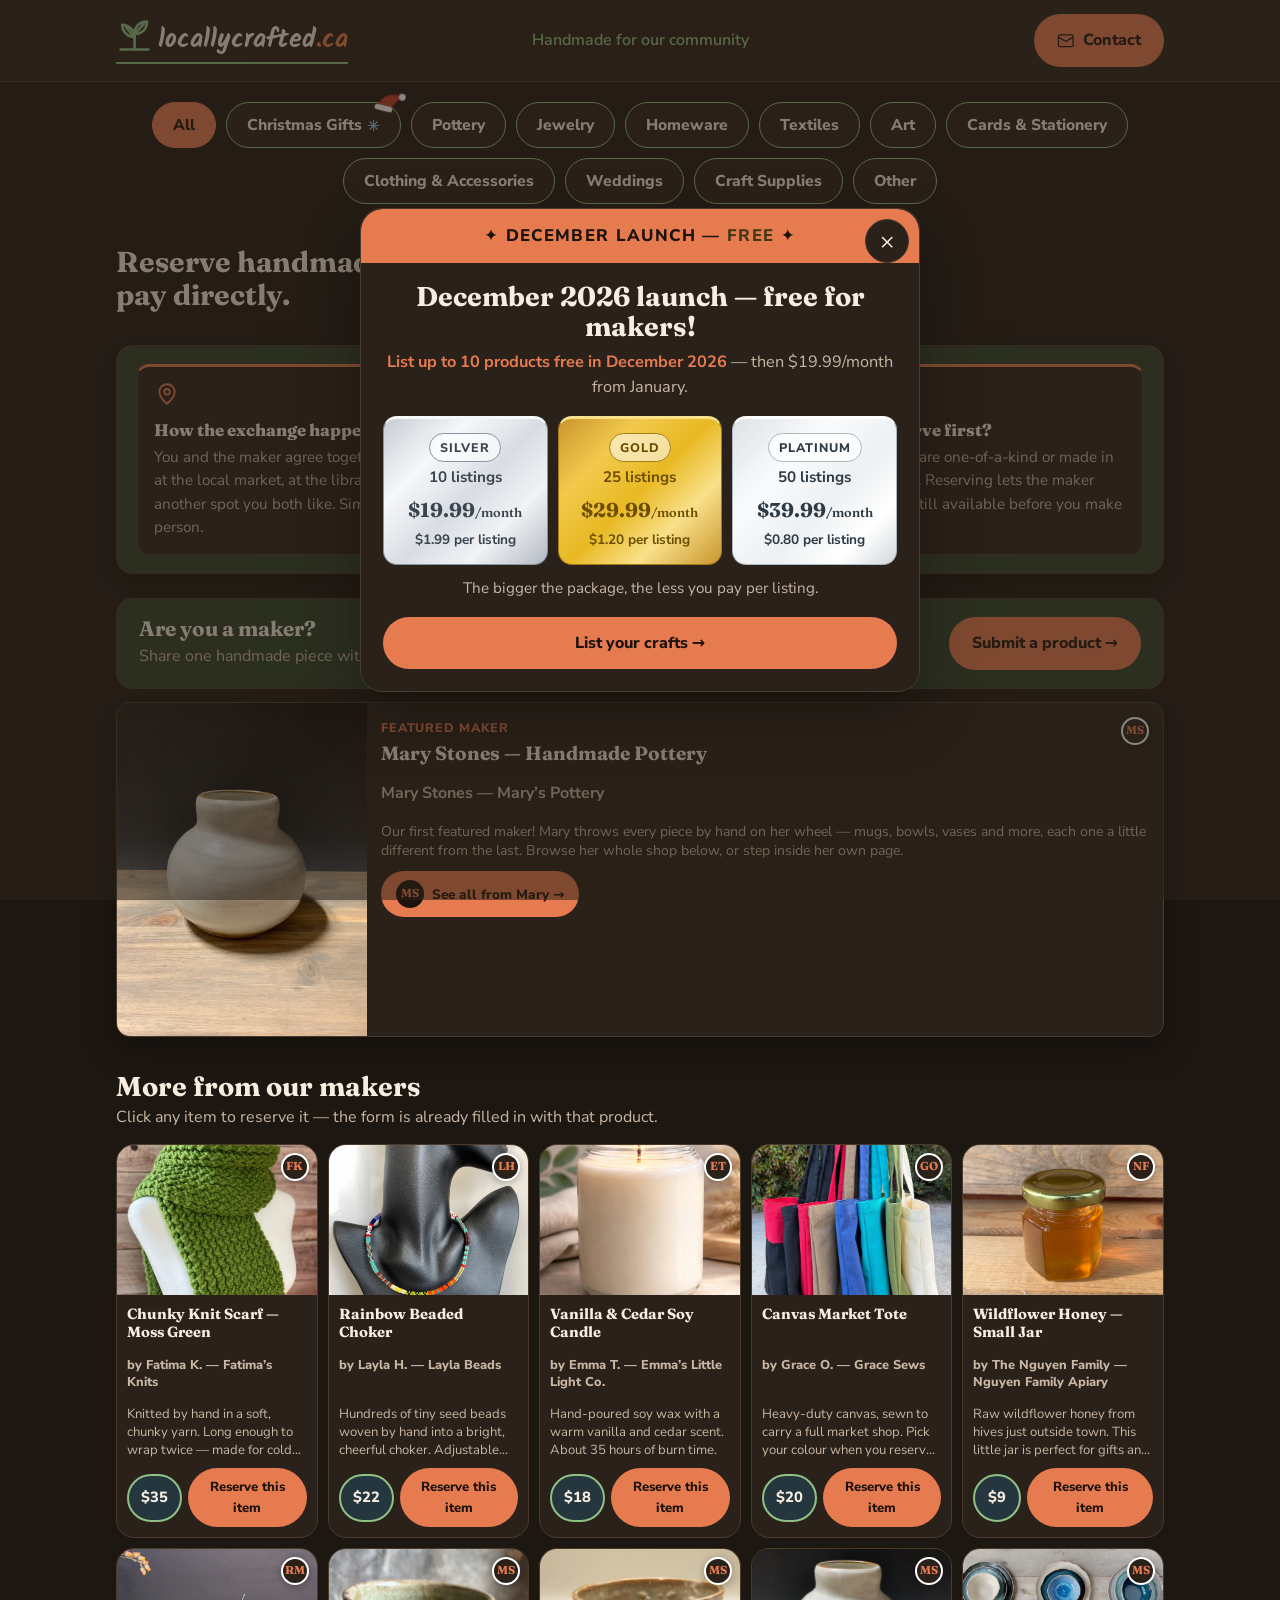
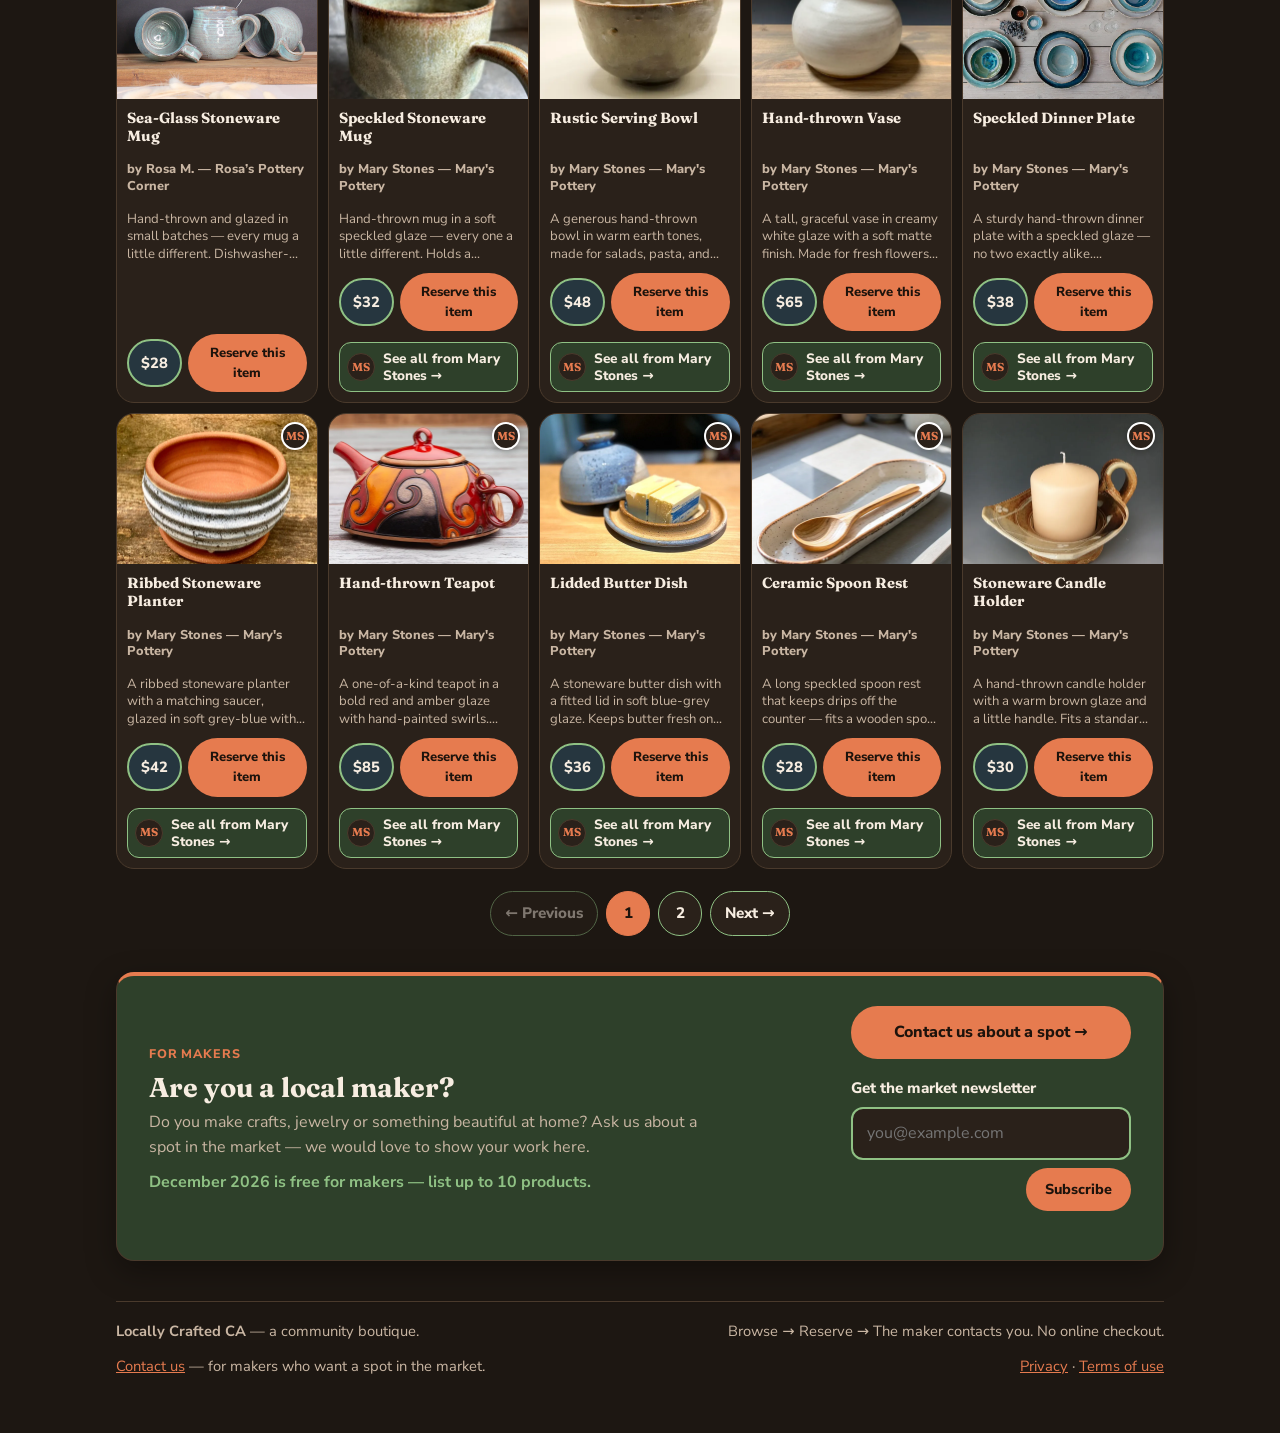
==== index.html @ 1a0cd9d3 "Homepage hero: new tagline — index.html" ====
<!doctype html>
<html lang="en">
<head>
<meta charset="utf-8" />
<meta name="viewport" content="width=device-width, initial-scale=1, viewport-fit=cover" />
<meta name="color-scheme" content="dark" />
<meta name="theme-color" content="#1D1712" />
<meta name="description" content="Locally Crafted CA — a friendly community boutique where local makers share handmade crafts and jewelry. Browse, reserve what you love, and the maker contacts you directly. No online checkout." />
<link rel="icon" href="data:image/svg+xml,%3Csvg xmlns='http://www.w3.org/2000/svg' viewBox='0 0 64 64'%3E%3Ccircle cx='32' cy='32' r='30' fill='%23BC4A24'/%3E%3Ctext x='32' y='42' font-family='Georgia,serif' font-size='32' font-weight='bold' fill='%23FFF7EE' text-anchor='middle'%3EY%3C/text%3E%3C/svg%3E" />
<title>Locally Crafted CA</title>
<link rel="preconnect" href="https://fonts.googleapis.com">
<link rel="preconnect" href="https://fonts.gstatic.com" crossorigin>
<link href="https://fonts.googleapis.com/css2?family=Fraunces:opsz,wght@9..144,600;9..144,700&family=Nunito+Sans:opsz,wght@6..12,400;6..12,600;6..12,700;6..12,800&family=Kalam:wght@700&display=swap" rel="stylesheet">
<link rel="stylesheet" href="styles.css" />
</head>
<body>

<header class="topbar">
  <div class="topbar-inner">
    <a class="brand" href="#" data-showview="1"><svg viewBox="0 0 24 24" fill="none" stroke="currentColor" stroke-width="1.7" stroke-linecap="round" stroke-linejoin="round" aria-hidden="true"><path d="M12 13C7 13 4 9 4 5c4 0 8 3.5 8 8Z"/><path d="M12 11c0-4.5 3-8 8-8 0 5-3.5 8-8 8Z"/><path d="M11 12 6.5 6.5"/><path d="M13 10l5-5.5"/><path d="M12 21V11"/><path d="M3 21h18"/></svg>locallycrafted<span>.ca</span></a>
    <span class="topbar-tagline">Handmade for our community</span>
    <a class="topnav-link btn btn-primary" href="/contact"><svg viewBox="0 0 24 24" fill="none" stroke="currentColor" stroke-width="1.7" stroke-linecap="round" stroke-linejoin="round" aria-hidden="true"><rect x="2" y="4" width="20" height="16" rx="2"/><path d="m2 7 10 6L22 7"/></svg>Contact</a>
  </div>
</header>

<div class="wrap">

  <!-- ============ PAGE 1 : SHOP FRONT ============ -->
  <section class="view active" id="view-1" aria-label="Shop front page">
    <nav class="cat-pills" id="cat-pills" aria-label="Browse by craft type">
      <button type="button" class="cat-pill active" data-cat="all">All</button>
      <button type="button" class="cat-pill xmas" data-cat="christmas-gifts"><svg class="xmas-hat" viewBox="0 0 24 20" aria-hidden="true"><path d="M3 15 C5 6 12 2 20 4 C17 7 15 10 14 15 Z" fill="#C0392B" stroke="#8E2318" stroke-width="0.8"/><circle cx="20" cy="4" r="2.6" fill="#fff"/><rect x="1.5" y="13.2" width="13.5" height="4.2" rx="2.1" fill="#fff"/></svg>Christmas Gifts<svg class="xmas-snow" viewBox="0 0 16 16" aria-hidden="true"><g stroke="#8FB8D8" stroke-width="1.4" stroke-linecap="round"><path d="M8 1.5v13M1.5 8h13M3.4 3.4l9.2 9.2M12.6 3.4L3.4 12.6"/></g></svg></button>
      <button type="button" class="cat-pill" data-cat="pottery">Pottery</button>
      <button type="button" class="cat-pill" data-cat="jewelry">Jewelry</button>
      <button type="button" class="cat-pill" data-cat="homeware">Homeware</button>
      <button type="button" class="cat-pill" data-cat="textiles">Textiles</button>
      <button type="button" class="cat-pill" data-cat="art">Art</button>
      <button type="button" class="cat-pill" data-cat="cards-stationery">Cards &amp; Stationery</button>
      <button type="button" class="cat-pill" data-cat="clothing-accessories">Clothing &amp; Accessories</button>
      <button type="button" class="cat-pill" data-cat="weddings">Weddings</button>
      <button type="button" class="cat-pill" data-cat="craft-supplies">Craft Supplies</button>
      <button type="button" class="cat-pill" data-cat="other">Other</button>
    </nav>

    <div class="hero">
      <h1>Reserve handmade, meet the maker, pay directly.</h1>
    </div>

    <div class="note-strip note-strip-top">
      <div><svg class="note-icon" viewBox="0 0 24 24" fill="none" stroke="currentColor" stroke-width="1.7" stroke-linecap="round" stroke-linejoin="round" aria-hidden="true"><path d="M12 21s-7-5.3-7-11a7 7 0 1 1 14 0c0 5.7-7 11-7 11Z"/><circle cx="12" cy="10" r="2.6"/></svg><h3>How the exchange happens</h3><p>You and the maker agree together — meet at the local market, at the library, or another spot you both like. Simple and in person.</p></div>
      <div><svg class="note-icon" viewBox="0 0 24 24" fill="none" stroke="currentColor" stroke-width="1.7" stroke-linecap="round" stroke-linejoin="round" aria-hidden="true"><rect x="2.5" y="5" width="19" height="14" rx="2.5"/><path d="M2.5 9.5h19"/><path d="M6 15h4"/></svg><h3>How you pay</h3><p>Directly to the maker, the way you both prefer: cash when you meet, an e-transfer, or a tap payment on their phone. Nothing is paid through this website.</p></div>
      <div><svg class="note-icon" viewBox="0 0 24 24" fill="none" stroke="currentColor" stroke-width="1.7" stroke-linecap="round" stroke-linejoin="round" aria-hidden="true"><rect x="3" y="5" width="18" height="16" rx="2.5"/><path d="M3 9.5h18M8 3v4M16 3v4"/><path d="M9.5 15.5l2 2 3.5-4"/></svg><h3>Why reserve first?</h3><p>Most pieces are one-of-a-kind or made in tiny batches. Reserving lets the maker confirm it’s still available before you make the trip.</p></div>
    </div>

    <section class="maker-band" aria-label="Are you a maker?">
      <div>
        <h2>Are you a maker?</h2>
        <p>Share one handmade piece with the market.</p>
      </div>
      <a class="btn btn-primary" href="/submit-product">Submit a product →</a>
    </section>


    <!-- Spotlight: one featured product -->
    <!-- Featured maker: Mary Stones -->
    <article class="spotlight featured-maker" id="featured-maker">
      <a class="vendor-badge vendor-badge-spot" id="fm-badge" href="/mary-stones" title="See all from Mary" aria-label="See all from Mary — Mary Stones"><span class="vendor-mono" id="fm-badge-mono" aria-hidden="true">MS</span><img id="fm-badge-img" src="logos/mary-stones.png" alt="" loading="lazy" data-remove-on-error /></a>
      <img id="fm-photo" src="images/mary-vase.webp" alt="Hand-thrown ceramic vase in creamy white glaze by Mary Stones" />
      <div class="spotlight-body">
        <span class="tag">Featured maker</span>
        <h2 id="fm-heading">Mary Stones — Handmade Pottery</h2>
        <p class="maker" id="fm-maker-line">Mary Stones — Mary’s Pottery</p>
        <p class="desc" id="fm-desc">Our first featured maker! Mary throws every piece by hand on her wheel — mugs, bowls, vases and more, each one a little different from the last. Browse her whole shop below, or step inside her own page.</p>
        <a class="btn btn-primary" id="fm-button" href="/mary-stones"><span class="see-all-mono" aria-hidden="true">MS</span>See all from Mary →</a>
      </div>
    </article>

    <div class="section-head" id="collection">
      <div>
        <h2>More from our makers</h2>
        <p>Click any item to reserve it — the form is already filled in with that product.</p>
      </div>
    </div>

    <div class="grid" id="product-grid"></div>

    <nav class="pagination" id="pagination" aria-label="Product pages" hidden></nav>


    <section class="makers-cta" aria-label="Are you a local maker?">
      <div class="makers-cta-text">
        <span class="tag">For makers</span>
        <h2>Are you a local maker?</h2>
        <p>Do you make crafts, jewelry or something beautiful at home? Ask us about a spot in the market — we would love to show your work here.</p>
        <p class="makers-cta-note">December 2026 is free for makers — list up to 10 products.</p>
      </div>
      <div class="makers-cta-actions">
        <a class="btn btn-primary" href="/contact">Contact us about a spot →</a>
        <form id="newsletter-form" class="newsletter-form" novalidate>
          <label for="nl-email">Get the market newsletter</label>
          <div class="newsletter-row">
            <input type="email" id="nl-email" name="email" placeholder="you@example.com" maxlength="50" autocomplete="email" required>
            <button type="submit" class="btn btn-primary">Subscribe</button>
          </div>
          <input type="text" name="_honey" class="hp" tabindex="-1" autocomplete="off" aria-hidden="true">
          <p class="newsletter-msg" id="newsletter-msg" role="status"></p>
        </form>
      </div>
    </section>
  </section>

  <!-- ============ PAGE 2 : RESERVE FORM ============ -->
  <section class="view" id="view-2" aria-label="Reserve form page">
    <button class="backlink" data-showview="1">← Back to the shop</button>
    <div class="form-layout">
      <div>
        <div class="product-summary">
          <img id="ps-img" src="images/mug.webp" alt="" />
          <div class="ps-body">
            <span class="tag">You are reserving</span>
            <h2 id="ps-name">Sea-Glass Stoneware Mug</h2>
            <p class="maker" id="ps-maker">by Rosa M. — Rosa’s Pottery Corner</p>
            <p class="price" id="ps-price" style="font-size:1.25rem;margin:8px 0 0">$28</p>
            <p class="sold-count" id="ps-sold" hidden></p>
          </div>
        </div>
      </div>

      <form class="reserve" id="reserve-form" novalidate>
        <h2>Reserve this item</h2>
        <p class="sub">Tell the maker what you’d like. They’ll get back to you shortly — usually within a day.</p>
        <div class="error" id="form-error" role="alert"></div>

        <div class="field">
          <label for="f-name">Your name <span class="req">*</span></label>
          <input type="text" id="f-name" name="name" placeholder="e.g. Sarah L." autocomplete="name" maxlength="20" required />
        </div>
        <div class="field">
          <label for="f-email">Your email <span class="req">*</span></label>
          <input type="email" id="f-email" name="email" placeholder="you@example.com" autocomplete="email" required />
          <p class="hint">The maker will reply to this address.</p>
        </div>
        <div class="field">
          <label for="f-phone">Phone number <span class="opt">(optional)</span></label>
          <input type="tel" id="f-phone" name="phone" placeholder="Only if you’d like a call or text" autocomplete="tel" />
        </div>
        <div class="field">
          <label for="f-qty">How many?</label>
          <select id="f-qty" name="quantity">
            <option>1</option><option>2</option><option>3</option><option>4 or more — I’ll explain in my message</option>
          </select>
        </div>
        <div class="field">
          <label for="f-delivery">How would you like to get your item?</label>
          <select id="f-delivery" name="delivery_method">
            <option>Pickup</option>
            <option>Delivery by mail</option>
          </select>
          <p class="delivery-note" id="delivery-note">📦 Please note: delivery charges may apply. The maker will confirm the delivery amount with you before sending your item.</p>
        </div>
        <div class="field">
          <label for="f-msg">Your message to the maker <span class="req">*</span></label>
          <textarea id="f-msg" name="message" placeholder="Tell them exactly what you’d like — for example: “I’d love one mug in the blue glaze, please. I can meet at the farmers’ market on Saturday morning.”" required></textarea>
          <p class="hint">Mention colour, size, quantity, or when you could meet — anything that helps.</p>
        </div>

        <!-- Product details sent with the form -->
        <input type="hidden" name="product" id="h-product" value="Sea-Glass Stoneware Mug" />
        <input type="hidden" name="maker" id="h-maker" value="Rosa M. — Rosa’s Pottery Corner" />
        <input type="hidden" name="price" id="h-price" value="$28" />
        <input type="text" name="_honey" class="hp" tabindex="-1" autocomplete="off" aria-hidden="true" />

        <button type="submit" class="btn btn-primary btn-block" id="submit-btn">Send my reservation to the maker →</button>
        <p class="hint" style="text-align:center;margin-top:10px">No payment is taken here. You’ll pay the maker directly when you meet.</p>
      </form>
    </div>
  </section>

  <!-- ============ PAGE 3 : CONFIRMATION ============ -->
  <section class="view" id="view-3" aria-label="Confirmation page">
    <div class="confirm">
      <div class="check" aria-hidden="true">
        <svg viewBox="0 0 24 24" fill="none" stroke="currentColor" stroke-width="2.5" stroke-linecap="round" stroke-linejoin="round"><path d="M20 6L9 17l-5-5"/></svg>
      </div>
      <h2>Thank you — your message has been sent!</h2>
      <p class="lead">Your reservation has been passed on to <strong id="c-maker">Rosa M.</strong>, the maker of this item. She will be contacting you shortly at <strong id="c-email">your email</strong> with everything you need to know.</p>

      <div class="next-steps">
        <h3>What happens next</h3>
        <div class="step"><span class="how-num">1</span><div><b>Availability</b><p>The maker will confirm whether the item is still available — or when the next one will be ready, if it’s made to order.</p></div></div>
        <div class="step"><span class="how-num">2</span><div><b>How the exchange will happen</b><p>Together you’ll agree on a time and place to meet — for example at the local market, the library, or another spot that suits you both — so you can see the item and take it home.</p></div></div>
        <div class="step"><span class="how-num">3</span><div><b>How the money will be handled</b><p>You pay the maker directly when you meet: cash, an e-transfer, or a tap payment on their phone — whichever you both prefer. No money goes through this website, and you don’t pay anything until the maker has confirmed your item.</p></div></div>
      </div>

      <div class="summary">
        <h3>A copy of what was sent</h3>
        <dl>
          <dt>Product</dt><dd id="s-product">Sea-Glass Stoneware Mug — $28</dd>
          <dt>Maker</dt><dd id="s-maker">Rosa M. — Rosa’s Pottery Corner</dd>
          <dt>Your name</dt><dd id="s-name">—</dd>
          <dt>Your email</dt><dd id="s-email">—</dd>
          <dt>Phone</dt><dd id="s-phone">Not provided</dd>
          <dt>Quantity</dt><dd id="s-qty">1</dd>
          <dt>Delivery or pickup</dt><dd id="s-delivery">Pickup</dd>
          <dt>Your message</dt><dd id="s-msg">—</dd>
        </dl>
      </div>

      <div id="more-from" class="more-from" hidden>
        <h3 id="more-from-title">More from this maker</h3>
        <div class="more-grid" id="more-from-grid"></div>
        <p class="more-keep"><a href="#" data-showview="1">Keep browsing the market →</a></p>
      </div>

      <div class="confirm-actions">
        <button class="btn btn-primary" data-showview="1">← Back to the shop</button>
        <button class="btn btn-ghost" data-showview="2">Reserve another item</button>
      </div>
      <p class="hint" style="margin-top:14px">Didn’t get a reply within 48 hours? Check your spam folder — the maker’s reply comes from their own email.</p>
    </div>
  </section>

  <footer>
    <span><strong>Locally Crafted CA</strong> — a community boutique.</span>
    <span>Browse → Reserve → The maker contacts you. No online checkout.</span>
    <span><a href="/contact">Contact us</a> — for makers who want a spot in the market.</span>
    <span><a href="/privacy">Privacy</a> · <a href="/terms">Terms of use</a></span>
  </footer>
</div>

<!-- December launch promo pop-up (shown once per visitor) -->
<div class="promo-overlay" id="promo-overlay" hidden>
  <div class="promo-modal" role="dialog" aria-modal="true" aria-labelledby="promo-title">
    <button class="promo-close" id="promo-close" type="button" aria-label="Close">×</button>
    <div class="promo-banner">✦ DECEMBER LAUNCH — <span class="promo-off">FREE</span> ✦</div>
    <h2 id="promo-title">December 2026 launch — free for makers!</h2>
    <p class="promo-sub"><strong>List up to 10 products free in December 2026</strong> — then $19.99/month from January.</p>
    <div class="promo-plans">
      <div class="promo-plan silver">
        <span class="promo-tier silver">SILVER</span>
        <b>10 listings</b>
        <span class="promo-price">$19.99<small>/month</small></span>
        <span class="promo-per">$1.99 per listing</span>
      </div>
      <div class="promo-plan gold">
        <span class="promo-tier gold">GOLD</span>
        <b>25 listings</b>
        <span class="promo-price">$29.99<small>/month</small></span>
        <span class="promo-per">$1.20 per listing</span>
      </div>
      <div class="promo-plan platinum">
        <span class="promo-tier platinum">PLATINUM</span>
        <b>50 listings</b>
        <span class="promo-price">$39.99<small>/month</small></span>
        <span class="promo-per">$0.80 per listing</span>
      </div>
    </div>
    <p class="promo-note">The bigger the package, the less you pay per listing.</p>
    <a class="btn btn-primary btn-block" href="/submit-product" id="promo-cta">List your crafts →</a>
  </div>
</div>

<script src="app.js"></script>
</body>
</html>
---- styles.css ----
/* Yasmine's Local Market — styles. Dark by default, on every device
   (Nov 26, 2026): the dark palette below is the base theme, not a
   prefers-color-scheme override — a light-mode laptop or phone shows
   the same dark green/black + cream + orange look. The dark values are
   unchanged from the old dark-mode palette. color-scheme: dark keeps
   native controls (inputs, scrollbars, date pickers) dark too. */
:root{
  color-scheme: dark;
  --bg:#1D1712; --surface:#2A211A; --surface2:#33281E; --ink:#F7EDE1; --muted:#C9B6A3;
  --line:#4A3A2C; --accent:#E67B4F; --accent-ink:#1D130C; --accent-soft:#4A2E1F;
  --sage:#8FC184; --sage-soft:#2E402A; --gold:#E3B34E; --gold-soft:#453716; --price-bg:#26363F;
  --shadow:0 10px 30px rgba(0,0,0,.35); --radius:18px;
}
*{box-sizing:border-box}
html{scroll-behavior:smooth}
body{margin:0;background:var(--bg);color:var(--ink);font-family:"Nunito Sans",system-ui,sans-serif;line-height:1.55}
h1,h2,h3{font-family:"Fraunces",Georgia,serif;line-height:1.12;margin:0}
img{display:block;max-width:100%}
button,input,textarea,select{font:inherit}
button,[role="button"]{min-height:44px}
a{color:var(--accent)}

.wrap{max-width:1080px;margin:0 auto;padding:0 16px 56px}
.view{display:none}
.view.active{display:block}

/* Top bar */
.topbar{border-bottom:1px solid var(--line);background:var(--surface)}
.topbar-inner{max-width:1080px;margin:0 auto;padding:14px 16px;display:grid;grid-template-columns:minmax(0,1fr) auto minmax(0,1fr);align-items:center;gap:12px}
.brand{font-family:"Kalam","Nunito Sans",system-ui,sans-serif;font-size:1.6rem;font-weight:700;text-decoration:none;color:var(--ink);border-bottom:2px solid var(--sage);padding-bottom:1px}
.brand svg{width:1.45em;height:1.45em;vertical-align:-0.28em;margin-right:.2em;color:var(--sage)}
.brand span{color:var(--accent)}
.topbar-inner .brand{justify-self:start;white-space:nowrap}
.topbar-tagline{justify-self:center;text-align:center;font-size:1rem;color:var(--sage);font-weight:600;line-height:1.3;min-width:0}
.topbar-tag{margin-left:auto;font-size:.88rem;color:var(--muted);font-weight:700}
.topnav-link{justify-self:end;white-space:nowrap;font-weight:800;text-decoration:none;color:var(--accent-ink);background:var(--accent);border-radius:999px;padding:10px 18px;min-height:44px;display:inline-flex;align-items:center;gap:6px}
.topnav-link svg{width:1.1em;height:1.1em;flex:none}
.topnav-link:hover{filter:brightness(1.06);color:var(--accent-ink)}

/* Hero */
.hero{padding:28px 0 8px;text-align:left}
.hero-badge{display:inline-flex;align-items:center;gap:8px;background:var(--sage-soft);color:var(--sage);font-weight:800;font-size:.85rem;padding:7px 12px;border-radius:999px}
.hero h1{font-size:clamp(1.3rem,3vw,1.8rem);margin:10px 0 8px;max-width:26ch}
.hero p.lead{font-size:1.12rem;color:var(--muted);max-width:62ch;margin:0}
.hero-actions{display:flex;gap:16px;flex-wrap:wrap;margin:22px 0 0;padding:0 24px}
.hero-actions .btn{padding:13px 24px}

/* Maker invitation band — sits between the note-strip and the Featured maker.
   Text on the left, Submit button on the right. */
.maker-band{margin:24px 0 6px;background:var(--sage-soft);border:1px solid var(--line);border-radius:16px;padding:18px 22px;display:flex;align-items:center;justify-content:space-between;gap:20px}
.maker-band>div{flex:1;min-width:0}
.maker-band h2{font-size:1.3rem}
.maker-band p{margin:4px 0 0;color:var(--muted);font-size:1rem}
.maker-band .btn{flex:none}
@media (max-width:700px){
  .maker-band{flex-direction:column;align-items:stretch;gap:14px}
  .maker-band .btn{width:100%}
}
.how{display:grid;grid-template-columns:repeat(3,1fr);gap:12px;margin:22px 0 6px}
.how-step{background:var(--surface);border:1px solid var(--line);border-radius:14px;padding:16px}
.how-step b{display:flex;align-items:center;gap:10px;font-size:1rem}
.how-num{width:30px;height:30px;border-radius:50%;background:var(--accent);color:var(--accent-ink);display:inline-flex;align-items:center;justify-content:center;font-family:"Fraunces",serif;flex:none}
.how-step p{margin:8px 0 0;color:var(--muted);font-size:.95rem}

/* How it works section */
.how-it-works{margin:26px 0 6px}
.how-it-works h2{font-size:1.7rem;margin-bottom:6px}
.how-it-works .lede{color:var(--muted);margin:0 0 14px;max-width:62ch}
.how-it-works .how{margin:0}

/* Spotlight */
.spotlight{margin:13px 0 6px;background:var(--surface);border:1px solid var(--line);border-radius:14px;overflow:hidden;box-shadow:var(--shadow);display:grid;grid-template-columns:250px 1fr;align-items:stretch}
.spotlight img{width:100%;height:100%;object-fit:cover;object-position:center 35%;min-height:150px}
.spotlight-body{padding:12px 14px}
.tag{font-size:.78rem;font-weight:800;letter-spacing:.07em;text-transform:uppercase;color:var(--accent)}
.spotlight h2{font-size:1.2rem;margin:4px 0 4px}
.spotlight .btn{padding:8px 14px;font-size:.85rem}
.maker{color:var(--muted);font-weight:700}
.price{font-size:1.5rem;font-weight:800;margin:12px 0}
.price small{font-size:.9rem;color:var(--muted);font-weight:600}
.spotlight p.desc{color:var(--muted);margin:0 0 10px;font-size:.88rem;line-height:1.4}

.btn{display:inline-flex;align-items:center;justify-content:center;gap:8px;border-radius:999px;padding:13px 22px;font-weight:800;border:1px solid transparent;cursor:pointer;text-decoration:none;font-size:1rem}
.btn-primary{background:var(--accent);color:var(--accent-ink)}
.btn-primary:hover{filter:brightness(1.06)}
.btn-primary:disabled{opacity:.6;cursor:wait}
.btn-ghost{background:transparent;color:var(--ink);border-color:var(--line)}
.btn-block{width:100%}

/* Grid */
.section-head{display:flex;align-items:end;justify-content:space-between;gap:16px;margin:34px 0 14px;flex-wrap:wrap}
.section-head h2{font-size:1.7rem}
.section-head p{color:var(--muted);margin:4px 0 0}
.grid{display:grid;grid-template-columns:repeat(5,1fr);gap:10px}

/* Category pills — filter the shop grid by craft type (front page).
   All is filled terracotta when selected; the rest are sage-outline pills. */
.cat-pills{display:flex;gap:10px;flex-wrap:wrap;justify-content:center;margin:20px 0 4px}
.cat-pill{border:1.5px solid var(--sage);background:var(--surface);color:var(--ink);border-radius:999px;padding:10px 20px;font-weight:800;font-size:.98rem;cursor:pointer}
.cat-pill:hover{border-color:var(--accent);color:var(--accent)}
.cat-pill.active{background:var(--accent);border-color:var(--accent);color:var(--accent-ink)}
/* Festive decoration for the Christmas Gifts pill only: a Santa hat
   perched on the pill's top-right corner and a frost snowflake beside the
   label. Inline SVG; the hat is sized to read clearly as a hat (red cone,
   white trim and pom-pom) and hangs mostly outside the pill, so it never
   covers the label or changes the pill's size or the row's wrapping. */
.cat-pill.xmas{position:relative}
.cat-pill .xmas-hat{position:absolute;top:-14px;right:-6px;width:32px;height:27px;transform:rotate(14deg);pointer-events:none;filter:drop-shadow(0 1px 1px rgba(0,0,0,.25))}
.cat-pill .xmas-snow{width:13px;height:13px;vertical-align:-2px;margin-left:5px}
/* Shown in the grid when the picked category has no listings yet. */
.grid-empty{grid-column:1/-1;text-align:center;color:var(--muted);font-size:1.05rem;padding:34px 16px;background:var(--surface);border:1px dashed var(--line);border-radius:var(--radius)}
/* Pagination under the product grid — only shown when there is more
   than one page of listings (15 per page). Same pill look as the
   category pills; the current page is filled terracotta. */
.pagination{display:flex;justify-content:center;align-items:center;gap:8px;flex-wrap:wrap;margin:22px 0 4px}
.pagination[hidden]{display:none}
.page-btn{min-width:44px;min-height:44px;padding:10px 14px;border:1.5px solid var(--sage);background:var(--surface);color:var(--ink);border-radius:999px;font-weight:800;font-size:.95rem;cursor:pointer}
.page-btn:hover{border-color:var(--accent);color:var(--accent)}
.page-btn.current{background:var(--accent);border-color:var(--accent);color:var(--accent-ink);cursor:default}
.page-btn:disabled{opacity:.45;cursor:not-allowed}
.page-btn:disabled:hover{border-color:var(--sage);color:var(--ink)}
.card{background:var(--surface);border:1px solid var(--line);border-radius:var(--radius);overflow:hidden;display:flex;flex-direction:column;position:relative}
.card img{width:100%;aspect-ratio:4/3;object-fit:cover}
/* Placeholder block for listings with no photo yet: same 4/3 shape as a
   photo, warm cream, maker's initials in a large sage serif. */
.card-photo-ph{width:100%;aspect-ratio:4/3;background:var(--bg);display:flex;align-items:center;justify-content:center}
.card-photo-ph span{font-family:"Fraunces",Georgia,serif;font-weight:700;font-size:2rem;color:var(--sage);line-height:1}

/* Tiny vendor-logo badge on each listing card (top-right corner).
   32px circle; a real logo image fills it, otherwise the monogram
   (vendor initials) shows — never a broken image. */
.vendor-badge{position:absolute;top:8px;right:8px;width:28px;height:28px;border-radius:50%;background:var(--surface);border:2px solid #fff;box-shadow:0 2px 8px rgba(0,0,0,.28);display:flex;align-items:center;justify-content:center;overflow:hidden;z-index:2;text-decoration:none;flex:none}
.vendor-badge img{position:absolute;inset:0;width:100%;height:100%;object-fit:cover;aspect-ratio:auto}
.vendor-mono{font-family:"Fraunces",Georgia,serif;font-weight:700;font-size:.72rem;color:var(--accent);line-height:1}
/* "See all from …" — a maker chip, never plain text stuck in the body.
   On listing cards it is a full-width soft sage chip: the maker's
   monogram in a little circle, then the link text, so it reads as a
   clear action of its own instead of blending into the maker line
   and description. The Featured maker button carries the same
   monogram chip inside its solid terracotta pill, so the two look
   like one family. Wording stays exactly "See all from <maker> →"
   and the destination never changes. */
.vendor-link{margin:8px 0 0}
.vendor-link a.see-all-chip{display:flex;align-items:center;gap:8px;min-height:44px;padding:7px 12px 7px 7px;background:var(--sage-soft);border:1px solid var(--sage);border-radius:12px;color:var(--ink);font-size:.85rem;font-weight:800;line-height:1.25;text-decoration:none}
.vendor-link a.see-all-chip:hover{border-color:var(--accent);background:var(--accent-soft)}
.see-all-mono{width:28px;height:28px;border-radius:50%;background:var(--surface);color:var(--accent);border:1px solid var(--line);font-family:"Fraunces",Georgia,serif;font-weight:700;font-size:.72rem;line-height:1;display:inline-flex;align-items:center;justify-content:center;flex:none}
#fm-button .see-all-mono{background:var(--accent-ink);border-color:transparent}
a.vendor-badge:hover{transform:scale(1.1)}
.spotlight{position:relative}
.vendor-badge-spot{top:14px;right:14px}
.card-body{padding:10px;display:flex;flex-direction:column;gap:3px;flex:1}
/* Card text alignment — every card in a row lines up, even when a
   title wraps and another does not (e.g. "Speckled Dinner Plate" on
   one line vs "Ribbed Stoneware Planter" on two). Titles always take
   exactly two lines of space, the maker line two lines, and the
   description three lines (clamped); the price + Reserve button row is
   pinned to the bottom of the card with margin-top:auto. Full product
   names are kept — nothing is renamed or shortened. */
.card h3{font-size:.92rem;line-height:1.25;min-height:2.5em;display:-webkit-box;-webkit-line-clamp:2;-webkit-box-orient:vertical;overflow:hidden}
.card .maker{font-size:.8rem;font-weight:800;line-height:1.3;min-height:2.6em}
.card .desc{color:var(--muted);font-size:.82rem;line-height:1.35;margin:0;flex:none;min-height:4.05em;display:-webkit-box;-webkit-line-clamp:3;-webkit-box-orient:vertical;overflow:hidden}
.card-row{display:flex;align-items:center;justify-content:space-between;margin-top:auto;padding-top:6px;gap:6px}
.card .price-sm{font-weight:800;font-size:.92rem;margin:0}
/* Price badge — the price sits in a round badge, same family as the
   "See all from …" maker chip: green (sage) border, light bluish
   interior. A short price ($9–$85) reads as a circle; a longer price
   stretches the same shape into a pill — nothing is squeezed or cut
   off, and no price value changes. It stays in the card row beside
   Reserve, so prices and buttons still line up across the row. */
.card .price-badge{display:inline-flex;align-items:center;justify-content:center;min-width:48px;min-height:48px;padding:6px 12px;border:2px solid var(--sage);border-radius:999px;background:var(--price-bg);color:var(--ink);text-align:center;line-height:1;flex:none}
.card .btn{padding:8px 10px;font-size:.82rem}

.note-strip{margin-top:28px;background:var(--surface2);border:1px solid var(--line);border-radius:16px;padding:18px 20px;display:grid;grid-template-columns:repeat(3,1fr);gap:16px}
.note-strip h3{font-size:1.05rem;margin-bottom:6px}
.note-strip p{margin:0;color:var(--muted);font-size:.95rem}
/* The same strip moved to the top, directly under the H1: tighter top margin so it sits close under the heading. */
.note-strip-top{margin:18px 0 8px}
/* Subtle lift for the top strip: a whisper of sage on the strip, a
   thin terracotta top edge on each card, slightly bolder headings and
   a soft shadow — noticeable, never loud. */
.note-strip-top{background:var(--sage-soft);box-shadow:var(--shadow)}
.note-strip-top>div{background:var(--surface);border:1px solid var(--line);border-top:3px solid var(--accent);border-radius:12px;padding:14px 16px}
.note-strip-top h3{font-weight:800}
.note-icon{width:26px;height:26px;color:var(--accent);margin-bottom:6px}

.makers-cta{margin-top:36px;background:var(--sage-soft);border:1px solid var(--line);border-top:4px solid var(--accent);border-radius:18px;padding:30px 32px;display:flex;align-items:center;gap:32px;box-shadow:var(--shadow)}
.makers-cta-text{flex:1;min-width:0}
.makers-cta h2{font-size:clamp(1.4rem,3vw,1.7rem);margin:6px 0 8px}
.makers-cta p{margin:0;color:var(--muted);font-size:1rem;max-width:56ch}
.makers-cta-note{margin-top:10px !important;font-weight:700;color:var(--sage) !important;font-size:.95rem}
.makers-cta-actions{display:flex;flex-direction:column;gap:12px;flex:none;width:280px}
.makers-cta-actions .btn{width:100%}
@media (max-width:700px){
  .makers-cta{flex-direction:column;align-items:stretch;gap:20px;padding:24px 20px}
  .makers-cta-actions{width:100%}
}

/* Newsletter signup — in the makers band under "Contact us about a spot".
   Same Forest/Sage/Terracotta as the rest of the site. */
.newsletter-form{margin-top:6px}
.newsletter-form label{display:block;font-weight:800;font-size:.95rem;margin-bottom:7px}
.newsletter-row{display:flex;flex-direction:column;gap:8px}
.newsletter-row #nl-email{width:100%;padding:12px 14px;border:2px solid var(--sage);border-radius:12px;background:var(--surface);color:var(--ink)}
.newsletter-row #nl-email:focus{outline:none;border-color:var(--sage);box-shadow:0 0 0 3px var(--sage-soft)}
.newsletter-row .btn{width:auto;align-self:flex-end;padding:9px 18px;font-size:.9rem;min-height:42px}
.newsletter-msg{font-size:.9rem;margin:8px 0 0;min-height:1.2em}
.newsletter-msg.ok{color:var(--sage);font-weight:700}
.newsletter-msg.err{color:#F2A5A5;font-weight:700}

/* Share box (vendor page) */
.share-box{margin-top:28px;background:var(--surface);border:1px solid var(--line);border-radius:16px;padding:20px 22px;box-shadow:var(--shadow)}
.share-box h3{font-size:1.2rem;margin-bottom:6px}
.share-box p{margin:0 0 12px;color:var(--muted);font-size:.97rem}
.copy-row{display:flex;gap:10px;flex-wrap:wrap}
.copy-row input{flex:1;min-width:220px}
.copy-row .btn{flex:none}
.share-box .hint{margin:10px 0 0}

/* Form view */
.backlink{display:inline-flex;align-items:center;gap:6px;font-weight:800;padding:14px 0 4px;background:none;border:0;color:var(--accent);cursor:pointer;font-size:1rem}
.form-layout{display:grid;grid-template-columns:1fr 1.2fr;gap:20px;margin-top:14px;align-items:start}
.product-summary{background:var(--surface);border:1px solid var(--line);border-radius:18px;overflow:hidden;box-shadow:var(--shadow)}
.product-summary img{width:100%;aspect-ratio:4/3;object-fit:cover}
.product-summary .ps-body{padding:18px}
.product-summary h2{font-size:1.4rem;margin:4px 0 4px}
.email-preview{margin-top:14px;background:var(--gold-soft);border:1px dashed color-mix(in srgb, var(--gold) 55%, var(--line));border-radius:12px;padding:14px;font-size:.92rem}
.email-preview b{display:block;margin-bottom:6px}
.email-preview p{margin:0;color:var(--muted)}
form.reserve{background:var(--surface);border:1px solid var(--line);border-radius:18px;padding:22px;box-shadow:var(--shadow)}
form.reserve h2{font-size:1.5rem;margin-bottom:6px}
form.reserve .sub{color:var(--muted);margin:0 0 18px}
.field{margin-bottom:16px}
label{display:block;font-weight:800;margin-bottom:7px}
label .opt{font-weight:600;color:var(--muted);font-size:.88rem}
label .req{color:var(--accent)}
input[type="text"],input[type="email"],input[type="tel"],textarea,select{width:100%;border:1.5px solid var(--line);border-radius:12px;padding:13px 14px;background:var(--bg);color:var(--ink);min-height:48px}
textarea{min-height:120px;resize:vertical}
.hint{font-size:.88rem;color:var(--muted);margin-top:6px}
.delivery-note{display:none;background:var(--gold-soft);border:1px dashed color-mix(in srgb, var(--gold) 55%, var(--line));border-radius:10px;padding:11px 13px;margin:8px 0 0;font-size:.92rem}
.delivery-note.show{display:block}
.error{display:none;background:#4A2020;color:#FFD7D7;border:1px solid #7A3A3A;border-radius:10px;padding:11px 13px;margin-bottom:14px;font-weight:700}
.error.show{display:block}
.hp{position:absolute;left:-9999px;top:auto;width:1px;height:1px;overflow:hidden}

/* Confirmation */
.confirm{max-width:720px;margin:26px auto 0;text-align:center}
.check{width:76px;height:76px;border-radius:50%;background:var(--sage-soft);color:var(--sage);display:flex;align-items:center;justify-content:center;margin:0 auto 16px}
.check svg{width:38px;height:38px}
.confirm h2{font-size:2rem;margin-bottom:10px}
.confirm .lead{color:var(--muted);font-size:1.08rem;max-width:58ch;margin:0 auto}
.next-steps{text-align:left;background:var(--surface);border:1px solid var(--line);border-radius:18px;padding:22px;margin:24px 0;box-shadow:var(--shadow)}
.next-steps h3{font-size:1.2rem;margin-bottom:14px}
.step{display:flex;gap:14px;padding:12px 0;border-top:1px solid var(--line)}
.step:first-of-type{border-top:0;padding-top:2px}
.step p{margin:2px 0 0;color:var(--muted)}
.step b{font-size:1rem}
.summary{text-align:left;background:var(--surface2);border:1px solid var(--line);border-radius:16px;padding:18px;margin-bottom:22px}
.summary h3{font-size:1.05rem;margin-bottom:10px}
.summary dl{margin:0;display:grid;grid-template-columns:110px 1fr;gap:8px 14px;font-size:.97rem}
.summary dt{font-weight:800;color:var(--muted)}
.summary dd{margin:0;word-break:break-word}
.confirm-actions{display:flex;gap:12px;justify-content:center;flex-wrap:wrap}

/* "More from this maker" on the thank-you page (Nov 25 2026): this section
   had no layout rule at all, so each card stretched full-width and stacked
   vertically with a huge photo. Now a row of up to 3 small cards side by
   side, like the main grid. The 3-item cap lives in renderMoreFrom()
   (items.slice(0, 3)) and is unchanged — only layout and size change. */
.more-from{margin-top:24px;text-align:left}
.more-from h3{margin:0 0 10px}
.more-grid{display:grid;grid-template-columns:repeat(3,1fr);gap:10px}
.more-grid .card-body{padding:8px}
.more-grid .card h3{font-size:.88rem}
.more-grid .card .price-badge{min-width:44px;min-height:44px;padding:5px 10px}
.more-grid .card .btn{padding:7px 9px;font-size:.8rem}
.more-keep{margin:12px 0 0;text-align:center}

footer{margin-top:40px;border-top:1px solid var(--line);padding-top:18px;color:var(--muted);font-size:.92rem;display:flex;justify-content:space-between;gap:12px;flex-wrap:wrap}

@media (max-width:1100px){
  .grid{grid-template-columns:repeat(3,1fr)}
}
@media (max-width:820px){
  .grid{grid-template-columns:repeat(2,1fr)}
  .more-grid{grid-template-columns:repeat(2,1fr)}
  .spotlight{grid-template-columns:1fr}
  .spotlight img{min-height:180px;max-height:240px;object-position:center 35%}
  .form-layout{grid-template-columns:1fr}
  .how,.note-strip{grid-template-columns:1fr}
}
@media (max-width:700px){
  .topbar-inner{grid-template-columns:auto minmax(0,1fr) auto;gap:10px;padding:12px}
  .brand{font-size:1.35rem}
  .topbar-tagline{font-size:.78rem}
}
@media (max-width:520px){
  .topbar-inner{padding:10px 12px;gap:8px}
  .brand{font-size:1.2rem}
  .topbar-tagline{font-size:.72rem}
  .topnav-link{padding:8px 14px}
  .grid{grid-template-columns:repeat(2,1fr);gap:8px}
  .more-grid{grid-template-columns:1fr}
  .hero{padding-top:20px}
  .hero-actions{flex-direction:column;gap:12px;padding:0 16px}
  .hero-actions .btn{width:100%}
  .summary dl{grid-template-columns:1fr}
  .summary dt{margin-top:6px}
  .topbar-tag{display:none}
}
@media (prefers-reduced-motion: reduce){ html{scroll-behavior:auto} }

/* December launch promo pop-up */
.promo-overlay{position:fixed;inset:0;z-index:60;background:rgba(43,33,24,.55);display:flex;align-items:center;justify-content:center;padding:16px}
.promo-overlay[hidden]{display:none}
.promo-modal{position:relative;background:var(--surface);color:var(--ink);border:1px solid var(--line);border-radius:22px;box-shadow:0 24px 60px rgba(0,0,0,.30);width:100%;max-width:560px;max-height:90vh;max-height:90dvh;overflow-y:auto;padding:0 22px 22px;text-align:center;animation:promo-in .25s ease-out}
@keyframes promo-in{from{opacity:0;transform:scale(.96)}to{opacity:1;transform:scale(1)}}
.promo-close{position:absolute;top:10px;right:10px;width:44px;height:44px;border-radius:50%;border:1px solid var(--line);background:var(--surface);color:var(--ink);font-size:1.5rem;line-height:1;cursor:pointer;display:flex;align-items:center;justify-content:center;z-index:1}
.promo-close:hover{background:var(--surface2)}
.promo-banner{margin:0 -22px 18px;background:var(--accent);color:var(--accent-ink);font-weight:800;letter-spacing:.08em;font-size:1.05rem;padding:14px 16px;border-radius:22px 22px 0 0}
.promo-banner .promo-off{color:var(--gold-soft)}
.promo-modal h2{font-size:1.7rem;margin:0 0 8px}
.promo-sub{color:var(--muted);margin:0 0 16px;font-size:1.02rem}
.promo-sub s{opacity:.75}
.promo-sub strong{color:var(--accent)}
.promo-plans{display:grid;grid-template-columns:repeat(3,1fr);gap:10px;margin:0 0 12px}
.promo-plan{background:var(--surface2);border:1px solid var(--line);border-radius:14px;padding:14px 10px;display:flex;flex-direction:column;gap:4px;align-items:center}
.promo-tier{font-size:.78rem;font-weight:800;letter-spacing:.08em;padding:4px 10px;border-radius:999px}
.promo-tier.silver{background:rgba(255,255,255,.65);color:#3A454F;border:1px solid #8A939E}
.promo-tier.gold{background:rgba(255,255,255,.55);color:#6B4E00;border:1px solid #A67C1A}
.promo-tier.platinum{background:rgba(255,255,255,.7);color:#2E3A44;border:1px solid #AEB8BF}
/* Metallic plan cards — same real-metal gradients as the vendor flyer */
.promo-plan.silver{background:linear-gradient(135deg,#C8CDD4 0%,#F5F7F9 28%,#D9DDE3 52%,#F0F2F5 74%,#B4BAC2 100%);border-color:#8A939E;border-top:3px solid #F5F7F9}
.promo-plan.silver .promo-price,.promo-plan.silver .promo-price small,.promo-plan.silver .promo-per,.promo-plan.silver b{color:#3A454F}
.promo-plan.gold{background:linear-gradient(135deg,#C9962E 0%,#F2C94C 26%,#E8B923 50%,#F9E08A 72%,#C9962E 100%);border-color:#A67C1A;border-top:3px solid #F9E08A}
.promo-plan.gold .promo-price,.promo-plan.gold .promo-price small,.promo-plan.gold .promo-per,.promo-plan.gold b{color:#6B4E00}
.promo-plan.platinum{background:linear-gradient(135deg,#DDE2E6 0%,#FAFBFC 32%,#EDF0F2 58%,#FFFFFF 80%,#D3D8DC 100%);border-color:#AEB8BF;border-top:3px solid #FFFFFF}
.promo-plan.platinum .promo-price,.promo-plan.platinum .promo-price small,.promo-plan.platinum .promo-per,.promo-plan.platinum b{color:#2E3A44}
.promo-plan b{font-size:.95rem}
.promo-price{font-family:"Fraunces",Georgia,serif;font-size:1.25rem;font-weight:700}
.promo-price small{font-size:.8rem;font-weight:600;color:var(--muted)}
.promo-per{font-size:.85rem;color:var(--muted);font-weight:700}
.promo-note{font-size:.95rem;color:var(--muted);margin:0 0 16px}
@media (max-width:520px){
  .promo-plans{grid-template-columns:1fr}
  .promo-plan{flex-direction:row;flex-wrap:wrap;justify-content:center;gap:2px 12px;padding:12px}
  .promo-modal h2{font-size:1.45rem}
  .promo-banner{font-size:.82rem;letter-spacing:.05em;padding:12px 54px 12px 14px;white-space:nowrap}
}
@media (prefers-reduced-motion: reduce){ .promo-modal{animation:none} }

/* Manage admin area — professional redesign (Nov 25, 2026).
   Visual only: same ids, classes and JS behaviour. Every rule is
   scoped under .manage (or #toast) so the public pages are untouched.
   Manage had no styles at all before this — plain browser defaults. */
.manage{max-width:1080px;margin:0 auto;padding:24px 16px 56px}
.manage h1{font-size:1.65rem;margin:0 0 6px}
.manage .sub{color:var(--muted);margin:0 0 4px;font-size:.98rem}
.manage .note{color:var(--muted);font-size:.9rem;margin:12px 0 0}
.manage .eyebrow{font-size:.8rem;font-weight:800;letter-spacing:.12em;text-transform:uppercase;color:var(--accent);margin:0 0 6px}
/* Dashboard header: title left, sign-out right, terracotta rule below. */
.dash-head{display:flex;justify-content:space-between;align-items:flex-end;gap:16px;flex-wrap:wrap;padding-bottom:16px;border-bottom:2px solid var(--accent);margin-bottom:6px}
.dash-actions{display:flex;gap:10px;flex-wrap:wrap}
/* Section navigation: tidy pills, one tap to each section. */
.mnav{display:flex;gap:8px;flex-wrap:wrap;margin:18px 0 4px}
.manage .chip{border:1.5px solid var(--sage);background:var(--surface);color:var(--ink);border-radius:999px;padding:9px 16px;font-weight:800;font-size:.92rem;cursor:pointer;min-height:44px}
.manage .chip:hover{border-color:var(--accent);color:var(--accent)}
.manage .chip.active{background:var(--accent);border-color:var(--accent);color:var(--accent-ink)}
/* Sections: soft cards with clear headings. */
.manage section.card{display:block;padding:22px 24px;margin-top:18px;box-shadow:var(--shadow)}
.manage section.card h2{font-size:1.35rem;margin:0 0 6px}
.manage section.card h3{font-size:1.1rem;margin:20px 0 6px}
.manage #loginCard .card,.manage #resetCard .card{display:block;padding:26px;margin-top:18px;box-shadow:var(--shadow)}
/* Forms: bold labels, soft bordered inputs, sage focus ring. */
.mfield{margin-bottom:14px;flex:1;min-width:200px}
.mfield label{display:block;font-weight:800;font-size:.9rem;margin-bottom:6px}
.mfield input,.mfield select,.mfield textarea{width:100%;padding:11px 12px;border:1.5px solid var(--line);border-radius:10px;background:var(--surface);color:var(--ink)}
.mfield input:focus,.mfield select:focus,.mfield textarea:focus{outline:none;border-color:var(--sage);box-shadow:0 0 0 3px var(--sage-soft)}
.mfield textarea{min-height:120px;resize:vertical}
.mrow{display:flex;gap:14px;flex-wrap:wrap}
/* Buttons: solid terracotta primary, quiet ghost secondary. */
.mbtn{background:var(--accent);color:var(--accent-ink);border:1.5px solid var(--accent);border-radius:999px;padding:11px 22px;font-weight:800;cursor:pointer}
.mbtn:hover{filter:brightness(.94)}
.mbtn:disabled{opacity:.55;cursor:not-allowed}
.mbtn-ghost{background:var(--surface);color:var(--ink);border-color:var(--sage)}
.mbtn-ghost:hover{border-color:var(--accent);color:var(--accent)}
.mlink{background:none;border:none;color:var(--accent);font-weight:800;cursor:pointer;padding:10px 0;min-height:44px;text-decoration:underline}
.err{display:none;color:#FFB4B4;font-weight:700;margin:8px 0}
/* Tables: clean rows, small-caps headers, sideways scroll on phones. */
.tablewrap{overflow-x:auto;margin-top:16px;border:1px solid var(--line);border-radius:12px}
.mtable{width:100%;border-collapse:collapse;font-size:.93rem;background:var(--surface)}
.mtable th{text-align:left;font-size:.8rem;letter-spacing:.04em;text-transform:uppercase;color:var(--muted);padding:12px;border-bottom:2px solid var(--line);white-space:nowrap}
.mtable td{padding:11px 12px;border-bottom:1px solid var(--line);vertical-align:top}
.mtable tr:last-child td{border-bottom:none}
.manage .pill{display:inline-block;background:var(--sage-soft);color:var(--sage);border-radius:999px;padding:3px 10px;font-size:.8rem;font-weight:800;white-space:nowrap}
.manage .pill.arch{background:var(--surface2);color:var(--muted)}
/* Buyer names in Reservations truncate with an ellipsis so a very long
   name already in the database can never stretch the table (new names
   are capped at 20 characters at the form and server-side). Full name
   shows on hover via the title attribute. */
.manage .buyer-name{display:inline-block;max-width:170px;overflow:hidden;text-overflow:ellipsis;white-space:nowrap;vertical-align:bottom}
.mini{background:var(--surface);border:1.5px solid var(--sage);color:var(--ink);border-radius:999px;padding:6px 12px;font-size:.85rem;font-weight:800;cursor:pointer;min-height:36px;margin:2px 4px 2px 0}
.mini:hover{border-color:var(--accent);color:var(--accent)}
.mini.danger{border-color:#F0856F;color:#F0856F}
/* Visits stats: four calm stat cards. */
.mgrid{display:grid;grid-template-columns:repeat(4,1fr);gap:12px;margin-top:16px}
.mstat{background:var(--surface2);border:1px solid var(--line);border-radius:14px;padding:16px;text-align:center}
.mstat strong{display:block;font-family:"Fraunces",Georgia,serif;font-size:1.9rem;line-height:1.1}
.mstat span{color:var(--muted);font-size:.88rem;font-weight:700}
.switchrow{display:flex;gap:12px;align-items:flex-start;background:var(--surface2);border:1px solid var(--line);border-radius:12px;padding:14px 16px;margin-top:16px;cursor:pointer}
.switchrow input{width:20px;height:20px;margin-top:2px;accent-color:var(--sage);flex:none}
.switchrow span span{display:block;color:var(--muted);font-size:.9rem;font-weight:400}
.manage .backlink{display:inline-block;margin-top:22px;font-weight:800}
/* Toast: dark Forest pill that slides up from the bottom. */
#toast{position:fixed;left:50%;bottom:24px;transform:translate(-50%,80px);background:#243032;color:#FAF7F2;border-radius:999px;padding:12px 22px;font-weight:700;box-shadow:0 12px 30px rgba(0,0,0,.3);opacity:0;pointer-events:none;transition:opacity .2s,transform .2s;z-index:80;max-width:calc(100vw - 32px);text-align:center}
#toast.show{opacity:1;transform:translate(-50%,0)}
@media (max-width:700px){
  .manage{padding:18px 12px 48px}
  .manage section.card{padding:18px 16px}
  .mgrid{grid-template-columns:repeat(2,1fr)}
  .dash-head{flex-direction:column;align-items:flex-start}
  .mnav{flex-wrap:nowrap;overflow-x:auto;padding-bottom:6px}
  .manage .chip{white-space:nowrap}
}
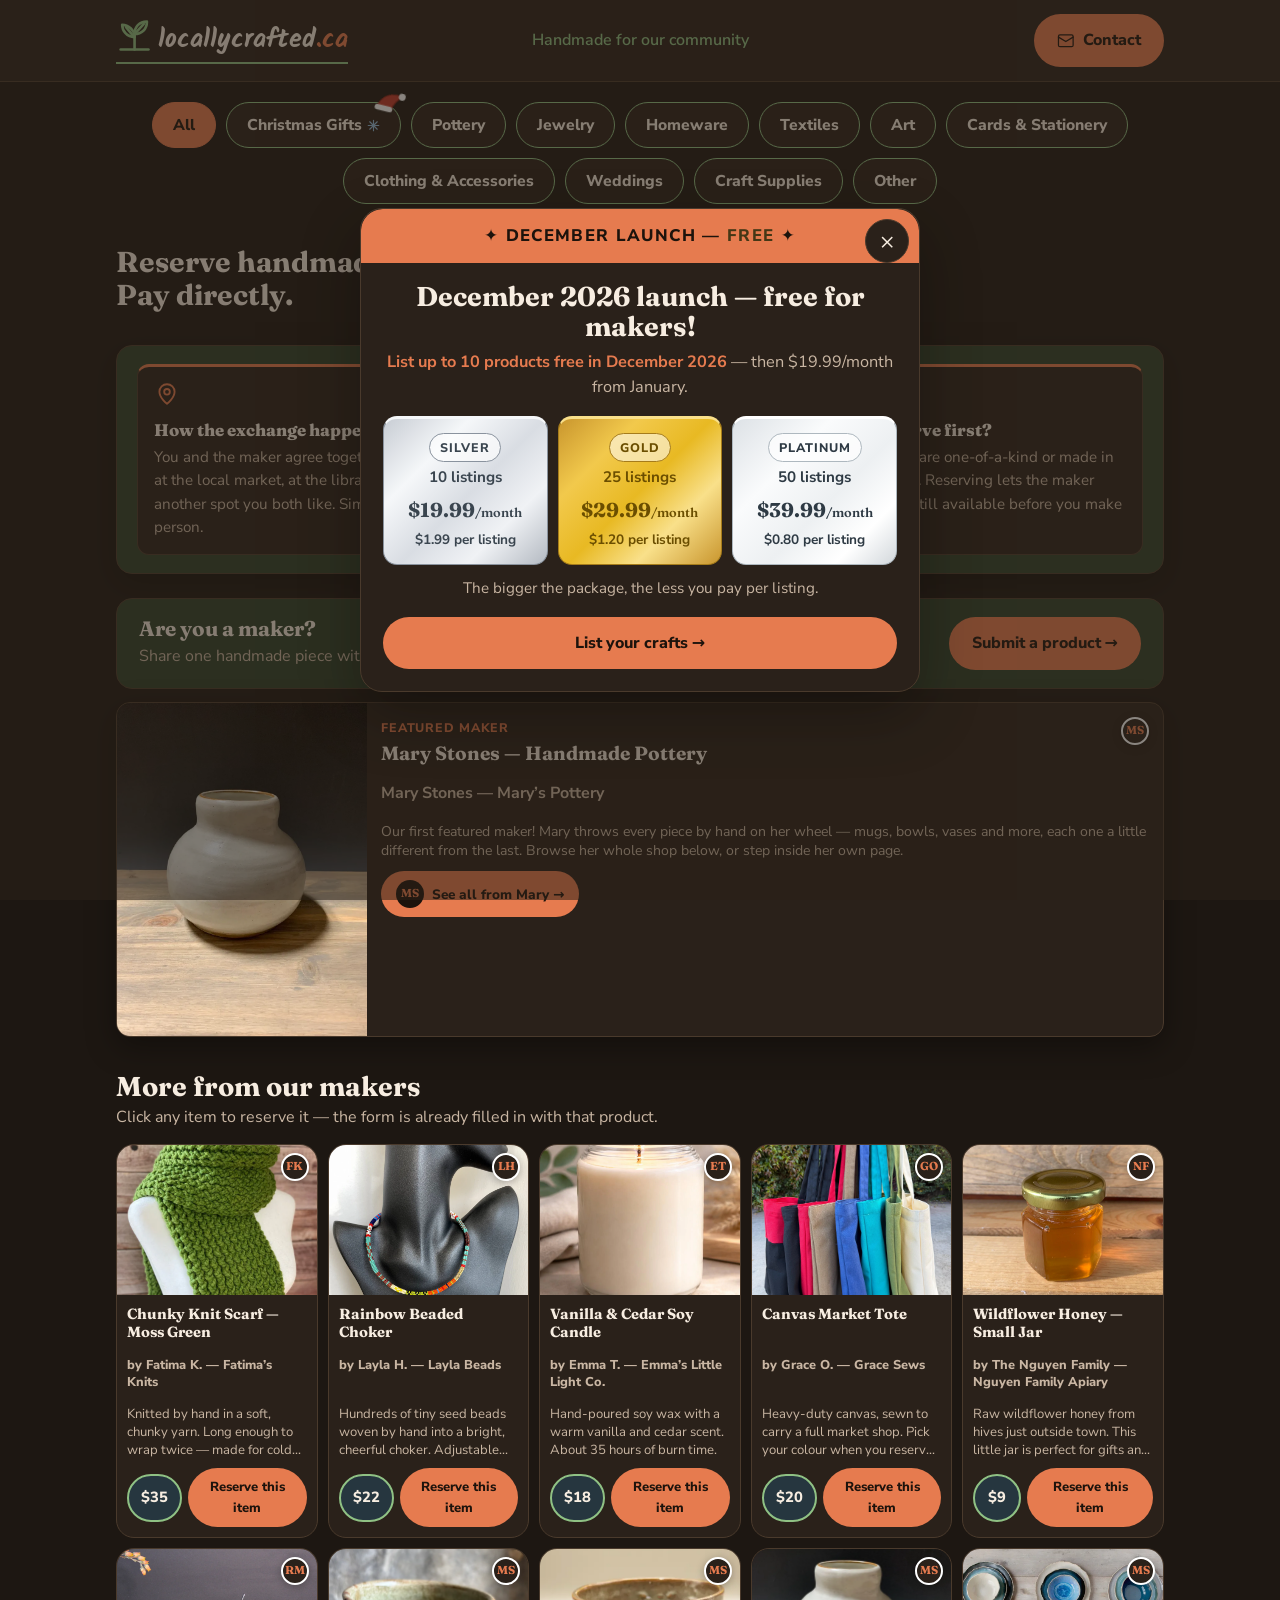
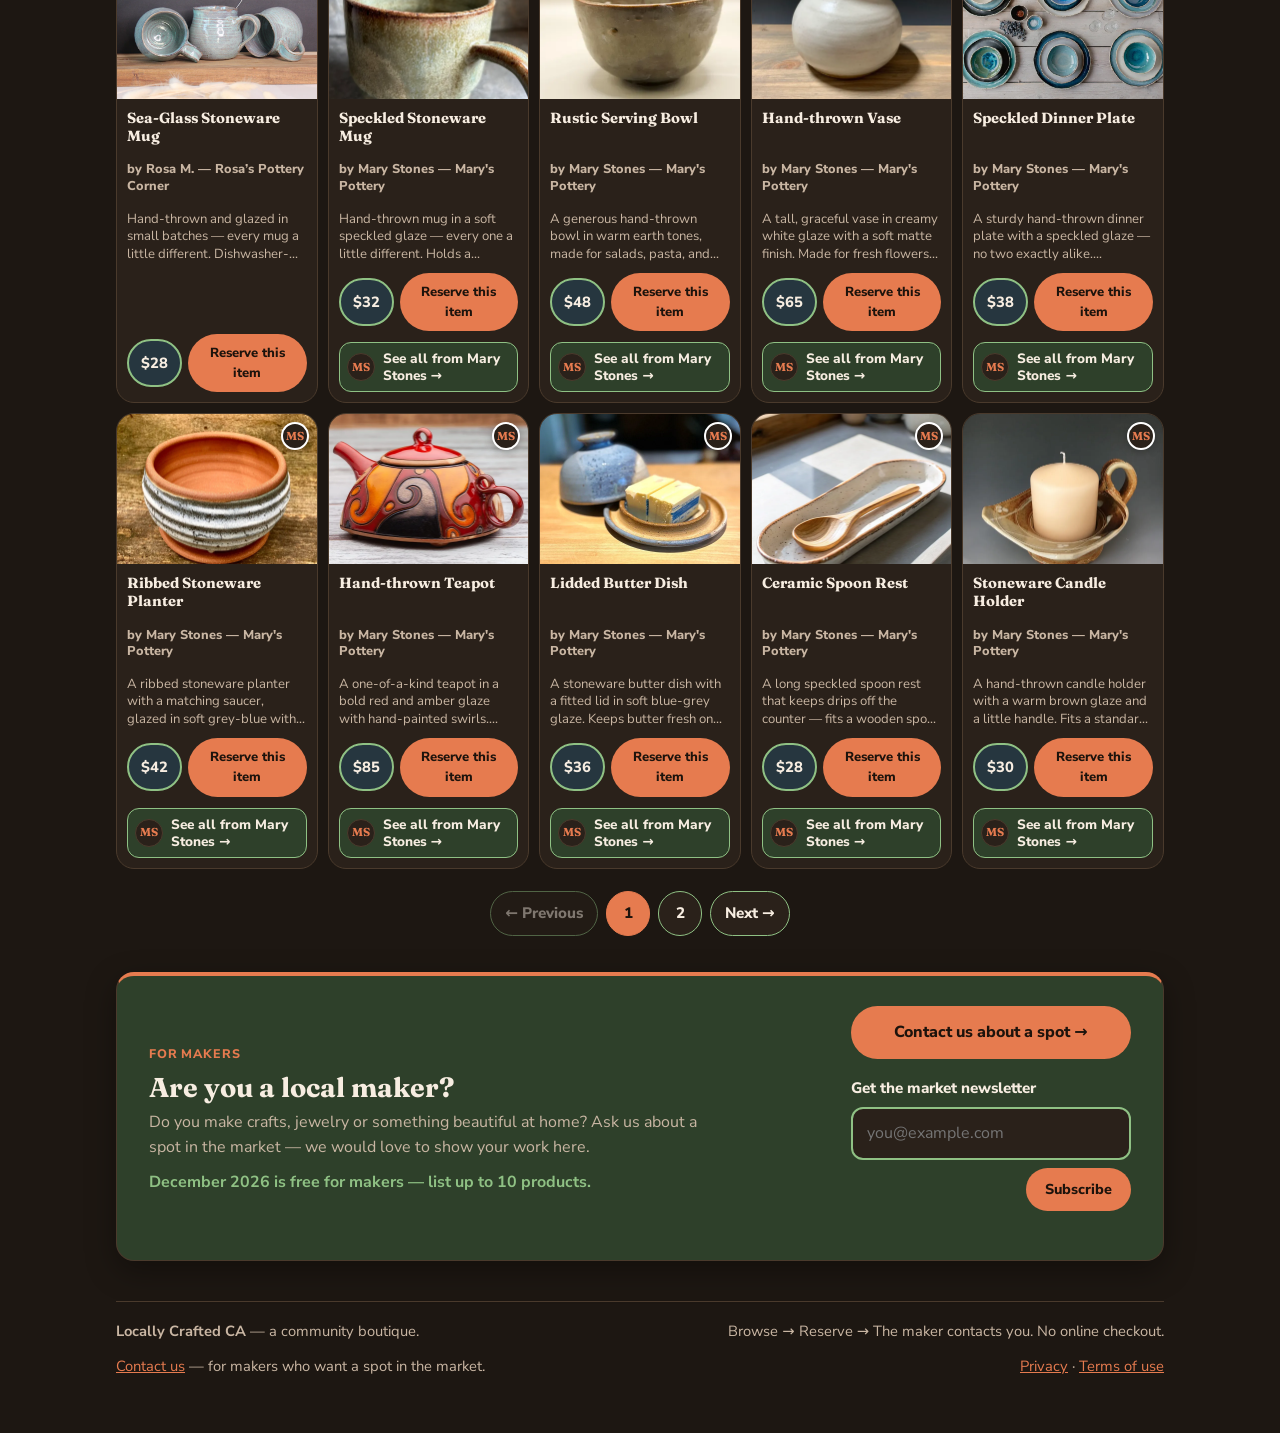
==== commit 44a685df: "Hero H1: capitalise Meet/Pay and keep on one line (nowrap + responsive clamp) — index.html" ====
--- a/index.html
+++ b/index.html
@@ -43,7 +43,7 @@
     </nav>
 
     <div class="hero">
-      <h1>Reserve handmade, meet the maker, pay directly.</h1>
+      <h1>Reserve handmade, Meet the maker, Pay directly.</h1>
     </div>
 
     <div class="note-strip note-strip-top">
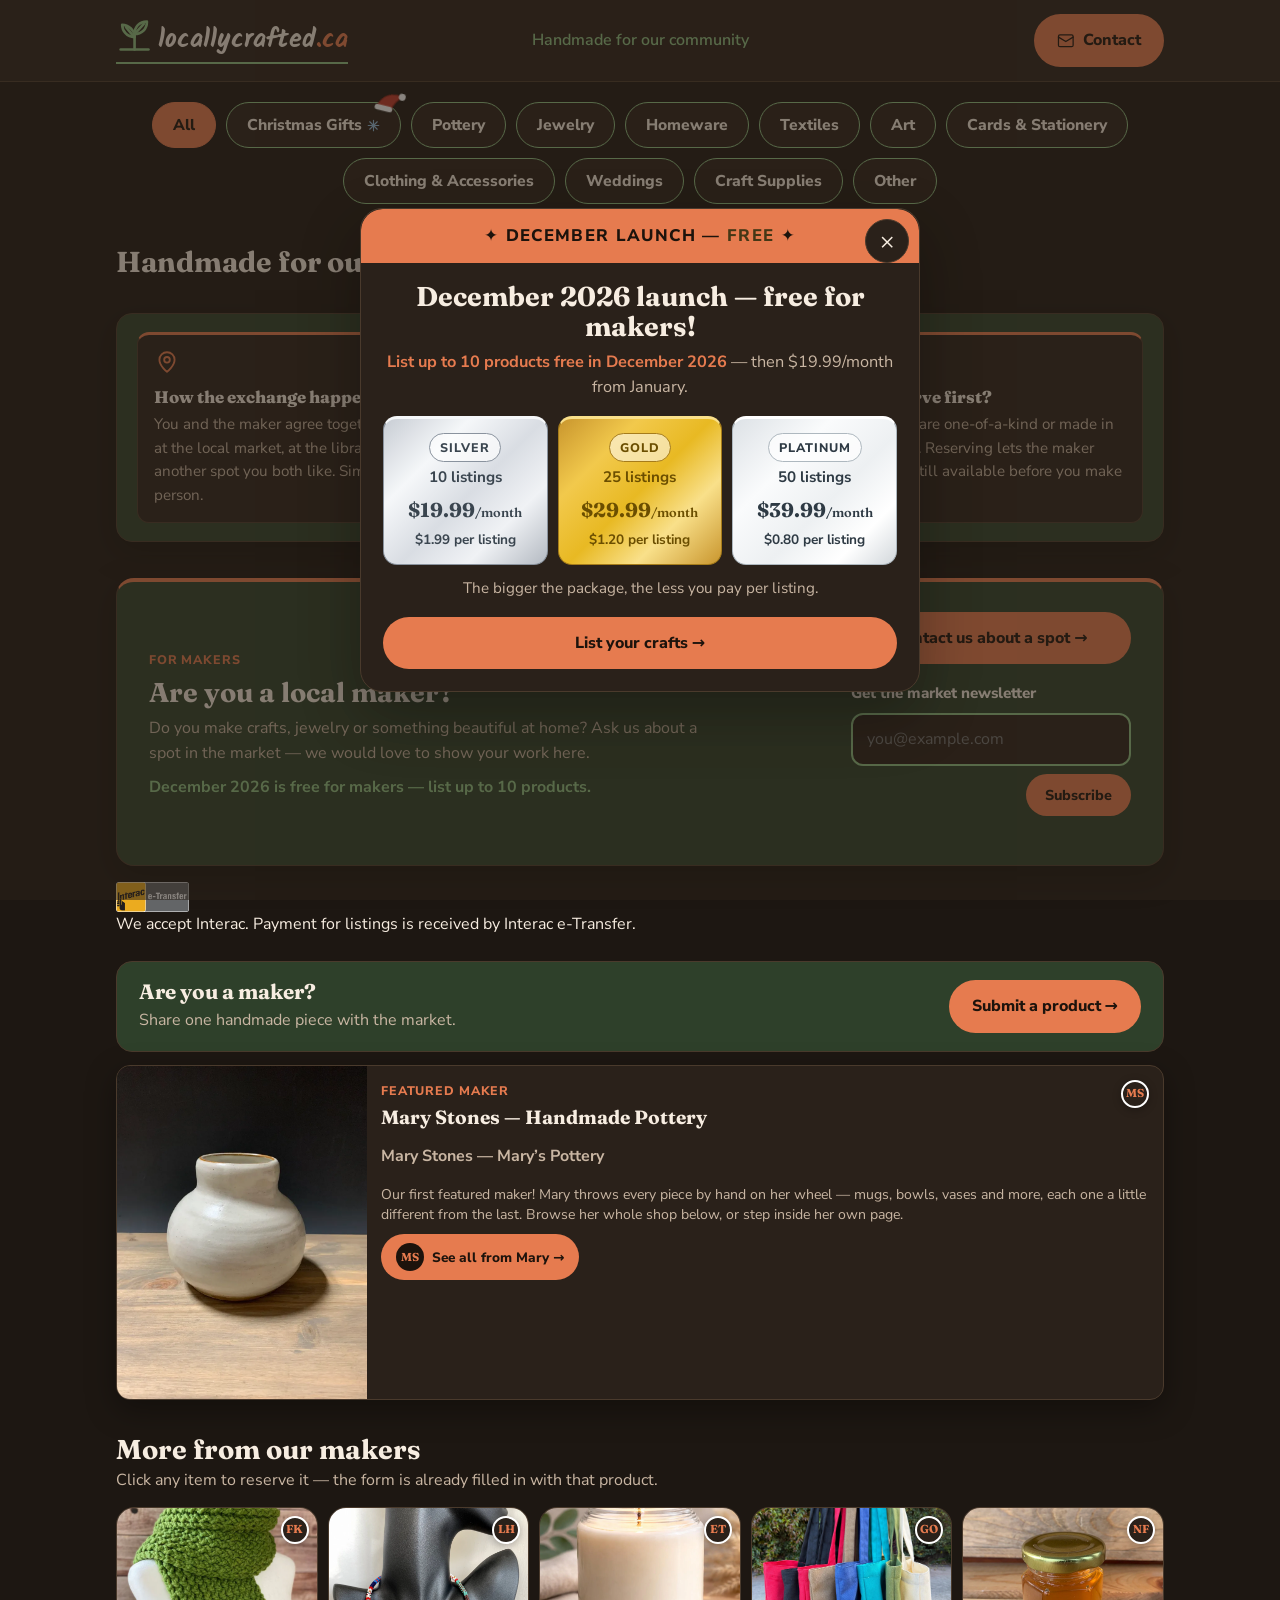
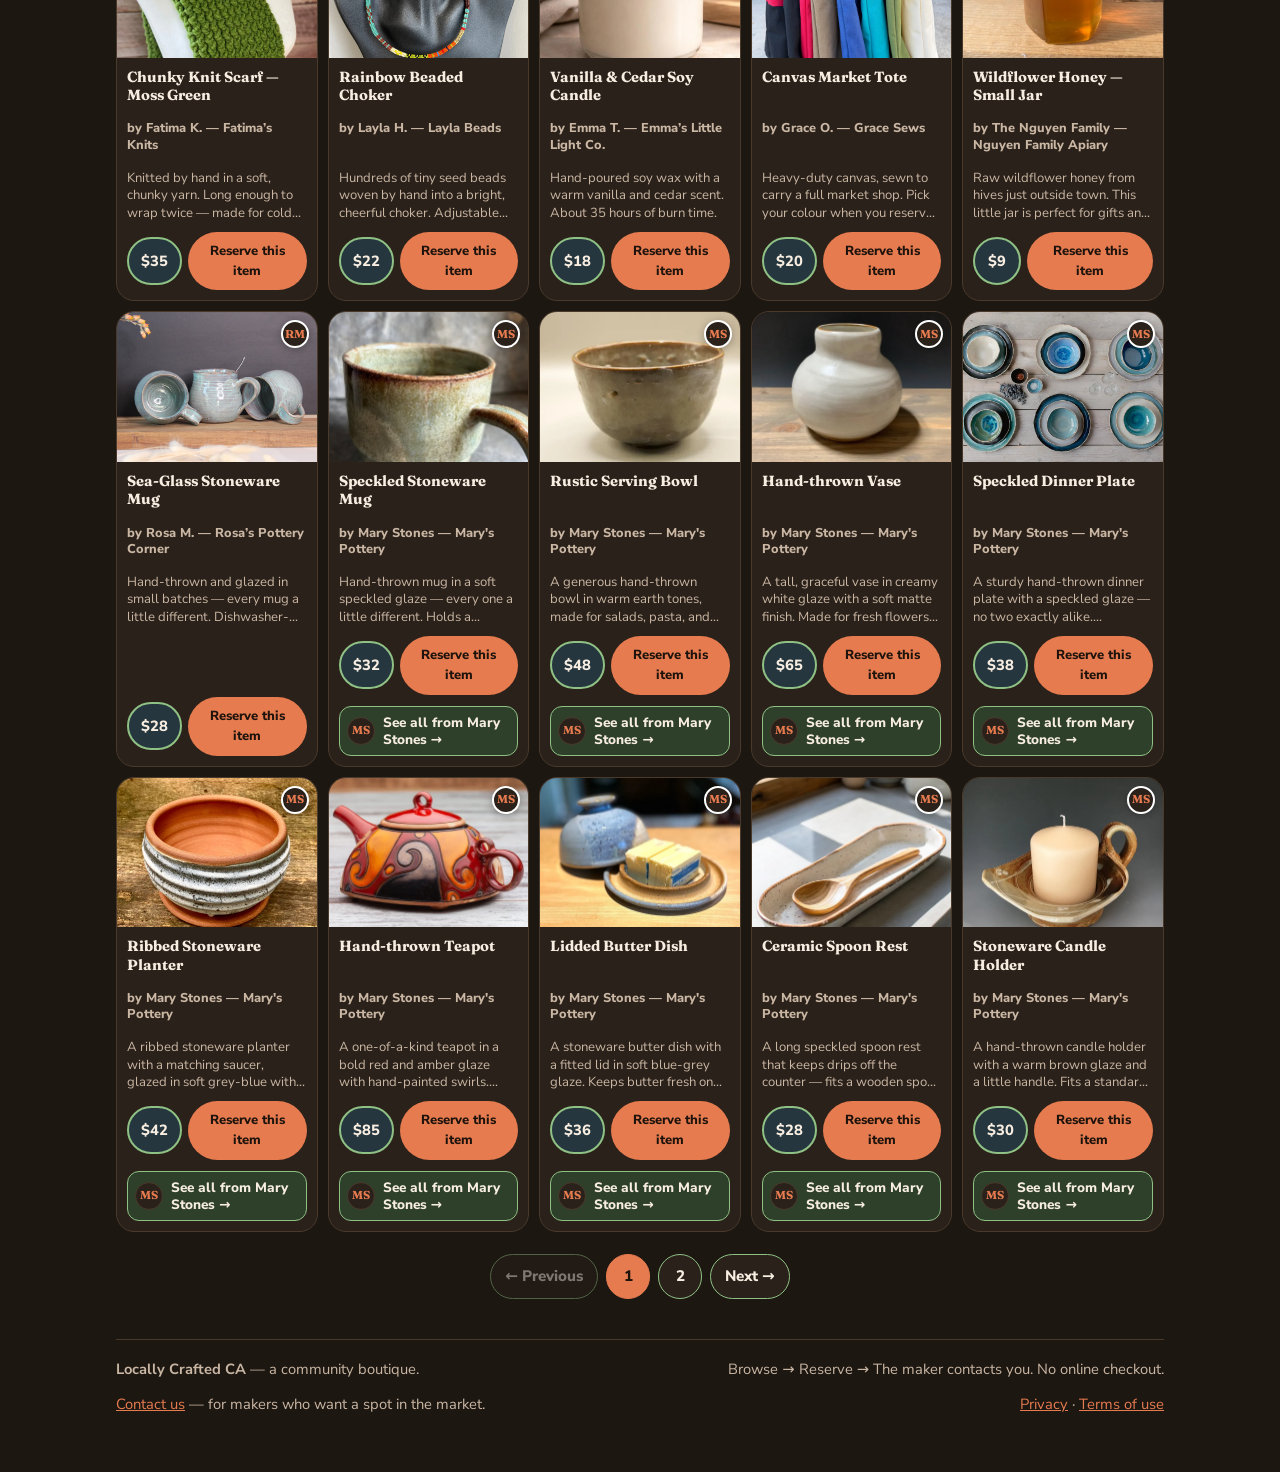
==== commit 819a46ce: "Move makers CTA to top of homepage, add We accept Interac line — index.html" ====
--- a/index.html
+++ b/index.html
@@ -43,7 +43,7 @@
     </nav>
 
     <div class="hero">
-      <h1>Reserve handmade, Meet the maker, Pay directly.</h1>
+      <h1>Handmade for our community</h1>
     </div>
 
     <div class="note-strip note-strip-top">
@@ -51,6 +51,29 @@
       <div><svg class="note-icon" viewBox="0 0 24 24" fill="none" stroke="currentColor" stroke-width="1.7" stroke-linecap="round" stroke-linejoin="round" aria-hidden="true"><rect x="2.5" y="5" width="19" height="14" rx="2.5"/><path d="M2.5 9.5h19"/><path d="M6 15h4"/></svg><h3>How you pay</h3><p>Directly to the maker, the way you both prefer: cash when you meet, an e-transfer, or a tap payment on their phone. Nothing is paid through this website.</p></div>
       <div><svg class="note-icon" viewBox="0 0 24 24" fill="none" stroke="currentColor" stroke-width="1.7" stroke-linecap="round" stroke-linejoin="round" aria-hidden="true"><rect x="3" y="5" width="18" height="16" rx="2.5"/><path d="M3 9.5h18M8 3v4M16 3v4"/><path d="M9.5 15.5l2 2 3.5-4"/></svg><h3>Why reserve first?</h3><p>Most pieces are one-of-a-kind or made in tiny batches. Reserving lets the maker confirm it’s still available before you make the trip.</p></div>
     </div>
+
+    <section class="makers-cta" aria-label="Are you a local maker?">
+      <div class="makers-cta-text">
+        <span class="tag">For makers</span>
+        <h2>Are you a local maker?</h2>
+        <p>Do you make crafts, jewelry or something beautiful at home? Ask us about a spot in the market — we would love to show your work here.</p>
+        <p class="makers-cta-note">December 2026 is free for makers — list up to 10 products.</p>
+      </div>
+      <div class="makers-cta-actions">
+        <a class="btn btn-primary" href="/contact">Contact us about a spot →</a>
+        <form id="newsletter-form" class="newsletter-form" novalidate>
+          <label for="nl-email">Get the market newsletter</label>
+          <div class="newsletter-row">
+            <input type="email" id="nl-email" name="email" placeholder="you@example.com" maxlength="50" autocomplete="email" required>
+            <button type="submit" class="btn btn-primary">Subscribe</button>
+          </div>
+          <input type="text" name="_honey" class="hp" tabindex="-1" autocomplete="off" aria-hidden="true">
+          <p class="newsletter-msg" id="newsletter-msg" role="status"></p>
+        </form>
+      </div>
+    </section>
+
+    <p class="makers-pay"><img src="images/interac-etransfer.png" alt="Interac e-Transfer" style="height:30px">We accept Interac. Payment for listings is received by Interac e-Transfer.</p>
 
     <section class="maker-band" aria-label="Are you a maker?">
       <div>
@@ -86,27 +109,6 @@
 
     <nav class="pagination" id="pagination" aria-label="Product pages" hidden></nav>
 
-
-    <section class="makers-cta" aria-label="Are you a local maker?">
-      <div class="makers-cta-text">
-        <span class="tag">For makers</span>
-        <h2>Are you a local maker?</h2>
-        <p>Do you make crafts, jewelry or something beautiful at home? Ask us about a spot in the market — we would love to show your work here.</p>
-        <p class="makers-cta-note">December 2026 is free for makers — list up to 10 products.</p>
-      </div>
-      <div class="makers-cta-actions">
-        <a class="btn btn-primary" href="/contact">Contact us about a spot →</a>
-        <form id="newsletter-form" class="newsletter-form" novalidate>
-          <label for="nl-email">Get the market newsletter</label>
-          <div class="newsletter-row">
-            <input type="email" id="nl-email" name="email" placeholder="you@example.com" maxlength="50" autocomplete="email" required>
-            <button type="submit" class="btn btn-primary">Subscribe</button>
-          </div>
-          <input type="text" name="_honey" class="hp" tabindex="-1" autocomplete="off" aria-hidden="true">
-          <p class="newsletter-msg" id="newsletter-msg" role="status"></p>
-        </form>
-      </div>
-    </section>
   </section>
 
   <!-- ============ PAGE 2 : RESERVE FORM ============ -->
--- a/styles.css
+++ b/styles.css
@@ -40,7 +40,19 @@
 /* Hero */
 .hero{padding:28px 0 8px;text-align:left}
 .hero-badge{display:inline-flex;align-items:center;gap:8px;background:var(--sage-soft);color:var(--sage);font-weight:800;font-size:.85rem;padding:7px 12px;border-radius:999px}
-.hero h1{font-size:clamp(1.3rem,3vw,1.8rem);margin:10px 0 8px;max-width:26ch}
+/* Hero H1 stays on ONE line at every width (Nov 26, 2026): nowrap + a
+   viewport-scaled size so the full sentence still fits on a small phone. */
+.hero h1{font-size:clamp(0.7rem,3.6vw,1.8rem);margin:10px 0 8px;white-space:nowrap}
+/* Bigger hero H1 on phones only (Nov 26, 2026): at small sizes the browser
+   auto-applies a small optical size, which makes Fraunces much wider
+   (24.6em at opsz ~14 vs 20.2em at opsz 144, wght 700, measured with the
+   real font). Pinning opsz to 144 narrows the letters, so 4.3vw fits on one
+   line: at 360px wide the text is ~313px vs ~328px content width (.wrap
+   padding 16px each side); at 320px ~278px vs ~288px. Desktop rule above
+   is untouched. */
+@media (max-width:600px){
+  .hero h1{font-size:4.3vw;font-variation-settings:"opsz" 144}
+}
 .hero p.lead{font-size:1.12rem;color:var(--muted);max-width:62ch;margin:0}
 .hero-actions{display:flex;gap:16px;flex-wrap:wrap;margin:22px 0 0;padding:0 24px}
 .hero-actions .btn{padding:13px 24px}
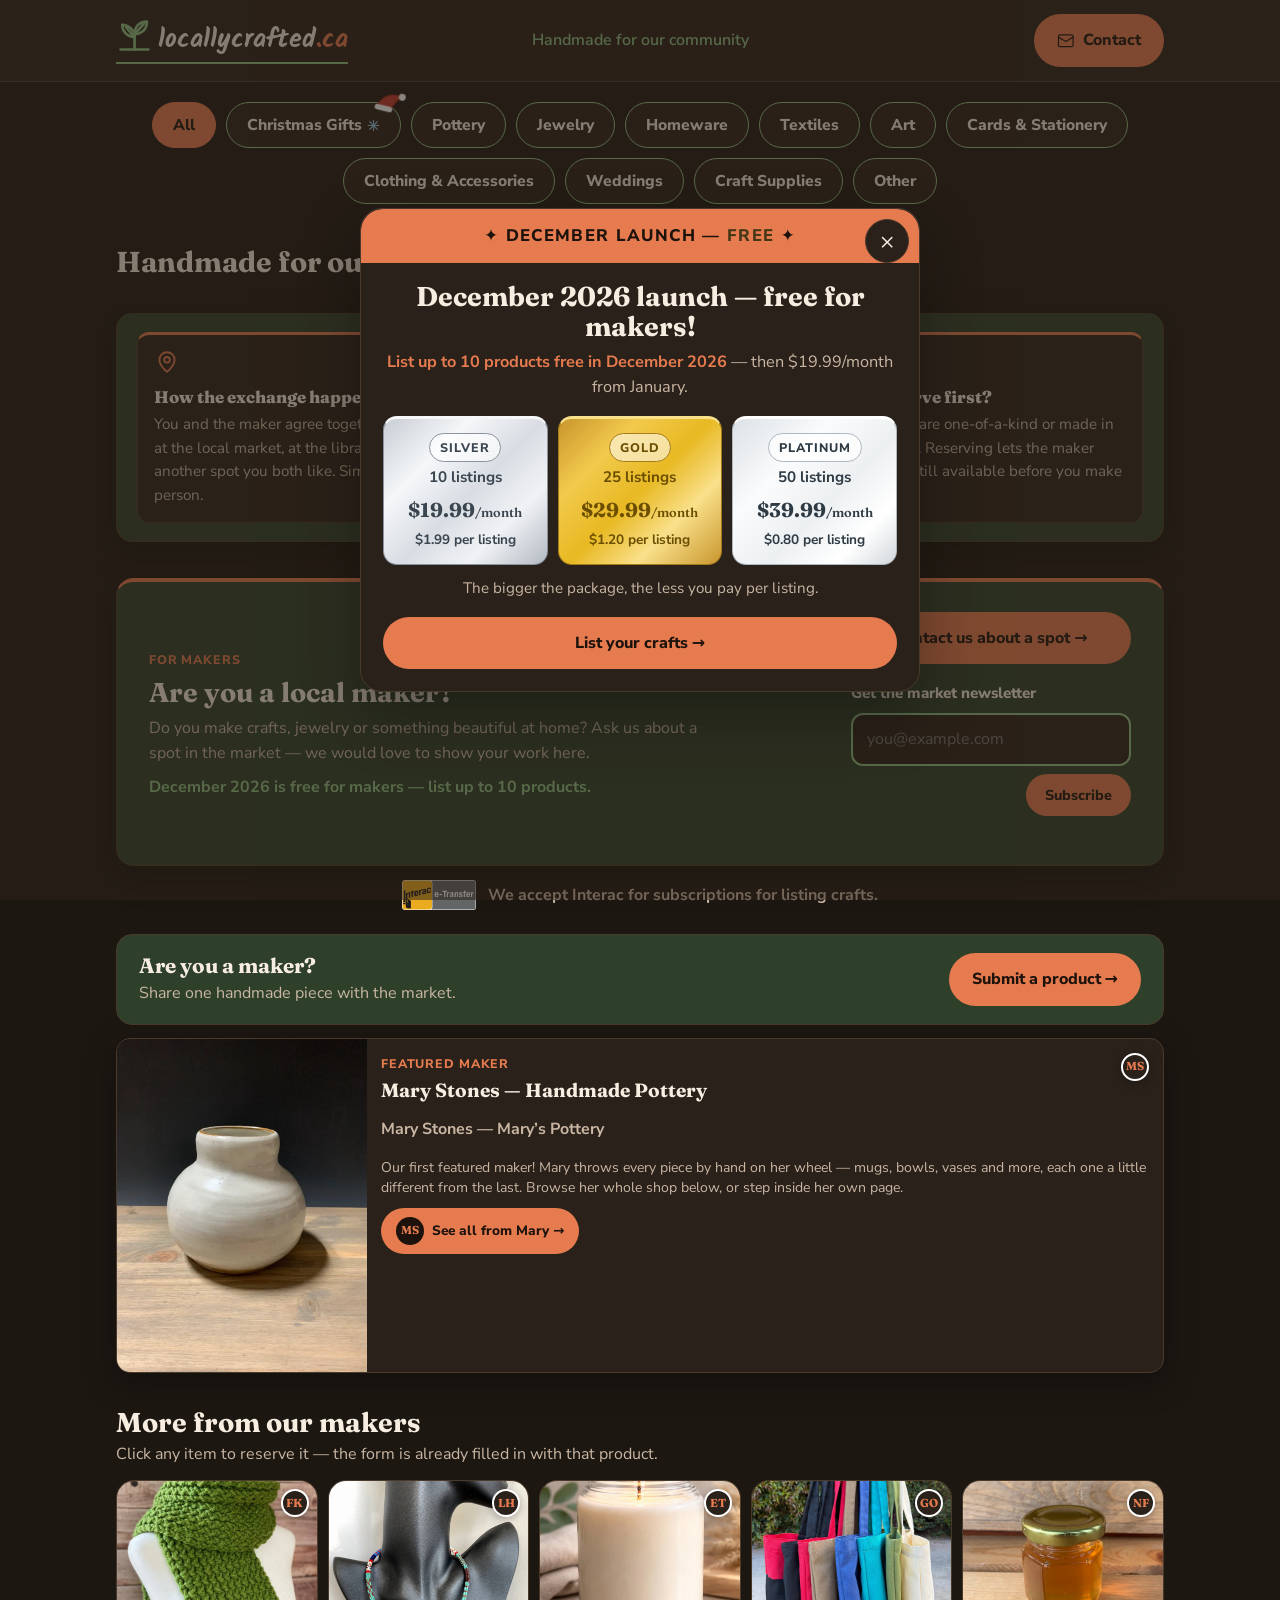
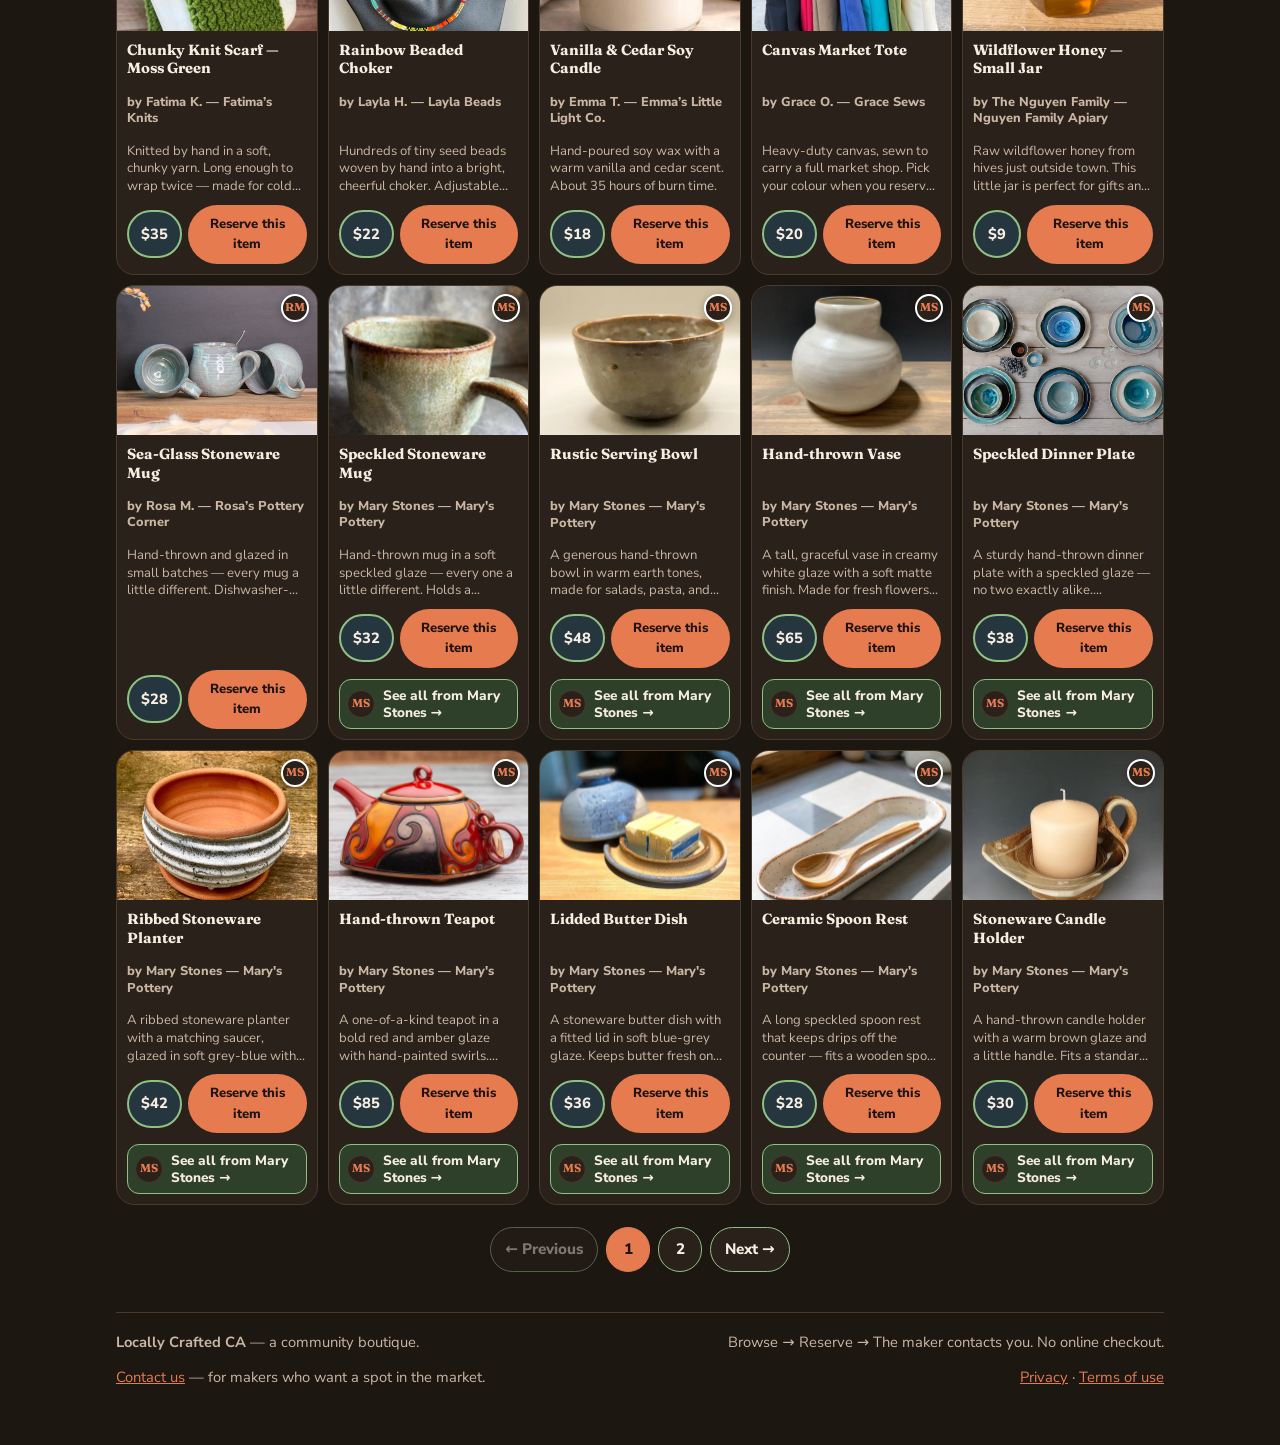
==== commit cf58508e: "Reword homepage Interac line: We accept Interac for subscriptions for listing crafts — index.html" ====
--- a/index.html
+++ b/index.html
@@ -73,7 +73,7 @@
       </div>
     </section>
 
-    <p class="makers-pay"><img src="images/interac-etransfer.png" alt="Interac e-Transfer" style="height:30px">We accept Interac. Payment for listings is received by Interac e-Transfer.</p>
+    <p class="makers-pay"><img src="images/interac-etransfer.png" alt="Interac e-Transfer" style="height:30px">We accept Interac for subscriptions for listing crafts.</p>
 
     <section class="maker-band" aria-label="Are you a maker?">
       <div>
--- a/styles.css
+++ b/styles.css
@@ -40,19 +40,7 @@
 /* Hero */
 .hero{padding:28px 0 8px;text-align:left}
 .hero-badge{display:inline-flex;align-items:center;gap:8px;background:var(--sage-soft);color:var(--sage);font-weight:800;font-size:.85rem;padding:7px 12px;border-radius:999px}
-/* Hero H1 stays on ONE line at every width (Nov 26, 2026): nowrap + a
-   viewport-scaled size so the full sentence still fits on a small phone. */
-.hero h1{font-size:clamp(0.7rem,3.6vw,1.8rem);margin:10px 0 8px;white-space:nowrap}
-/* Bigger hero H1 on phones only (Nov 26, 2026): at small sizes the browser
-   auto-applies a small optical size, which makes Fraunces much wider
-   (24.6em at opsz ~14 vs 20.2em at opsz 144, wght 700, measured with the
-   real font). Pinning opsz to 144 narrows the letters, so 4.3vw fits on one
-   line: at 360px wide the text is ~313px vs ~328px content width (.wrap
-   padding 16px each side); at 320px ~278px vs ~288px. Desktop rule above
-   is untouched. */
-@media (max-width:600px){
-  .hero h1{font-size:4.3vw;font-variation-settings:"opsz" 144}
-}
+.hero h1{font-size:clamp(1.3rem,3vw,1.8rem);margin:10px 0 8px;max-width:26ch}
 .hero p.lead{font-size:1.12rem;color:var(--muted);max-width:62ch;margin:0}
 .hero-actions{display:flex;gap:16px;flex-wrap:wrap;margin:22px 0 0;padding:0 24px}
 .hero-actions .btn{padding:13px 24px}
@@ -202,6 +190,8 @@
 .makers-cta-note{margin-top:10px !important;font-weight:700;color:var(--sage) !important;font-size:.95rem}
 .makers-cta-actions{display:flex;flex-direction:column;gap:12px;flex:none;width:280px}
 .makers-cta-actions .btn{width:100%}
+.makers-pay{display:flex;align-items:center;justify-content:center;gap:12px;margin:14px 0 0;color:var(--muted);font-size:1rem;font-weight:700;text-align:center}
+.makers-pay img{flex:none}
 @media (max-width:700px){
   .makers-cta{flex-direction:column;align-items:stretch;gap:20px;padding:24px 20px}
   .makers-cta-actions{width:100%}
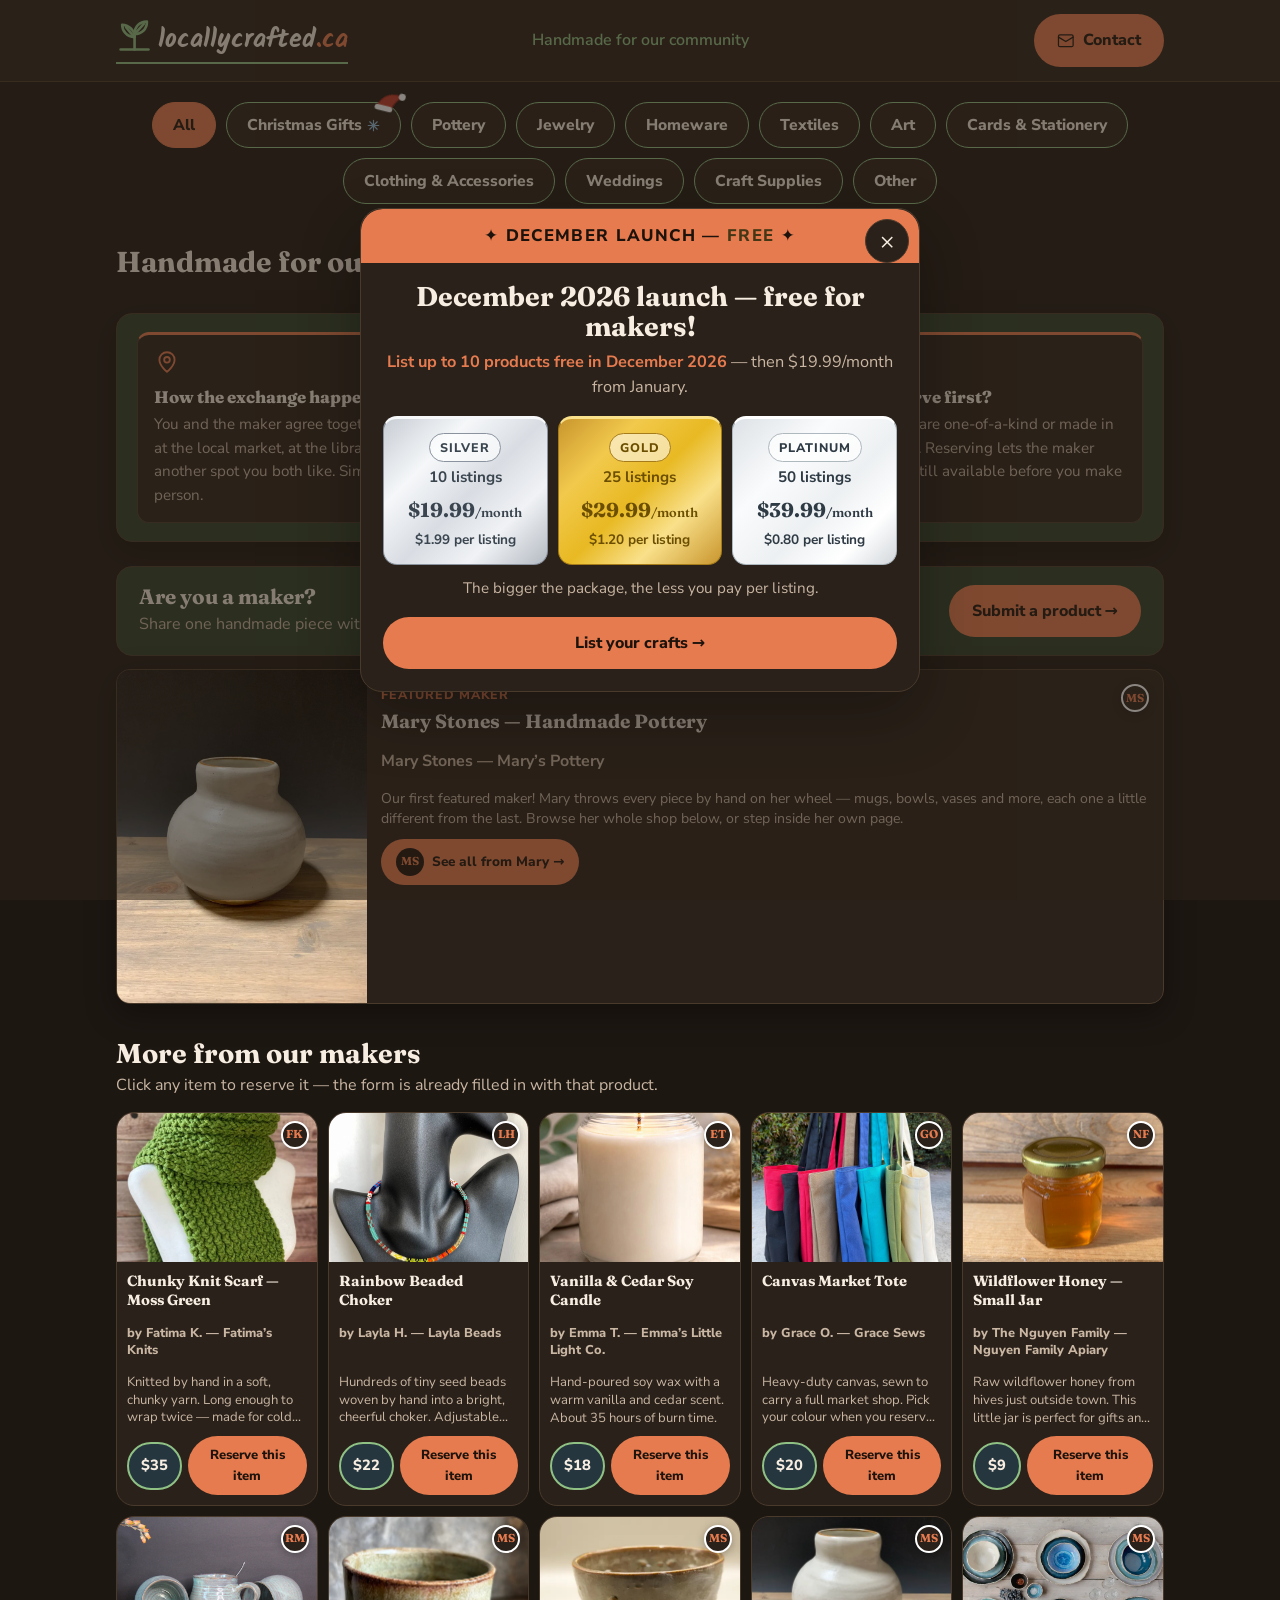
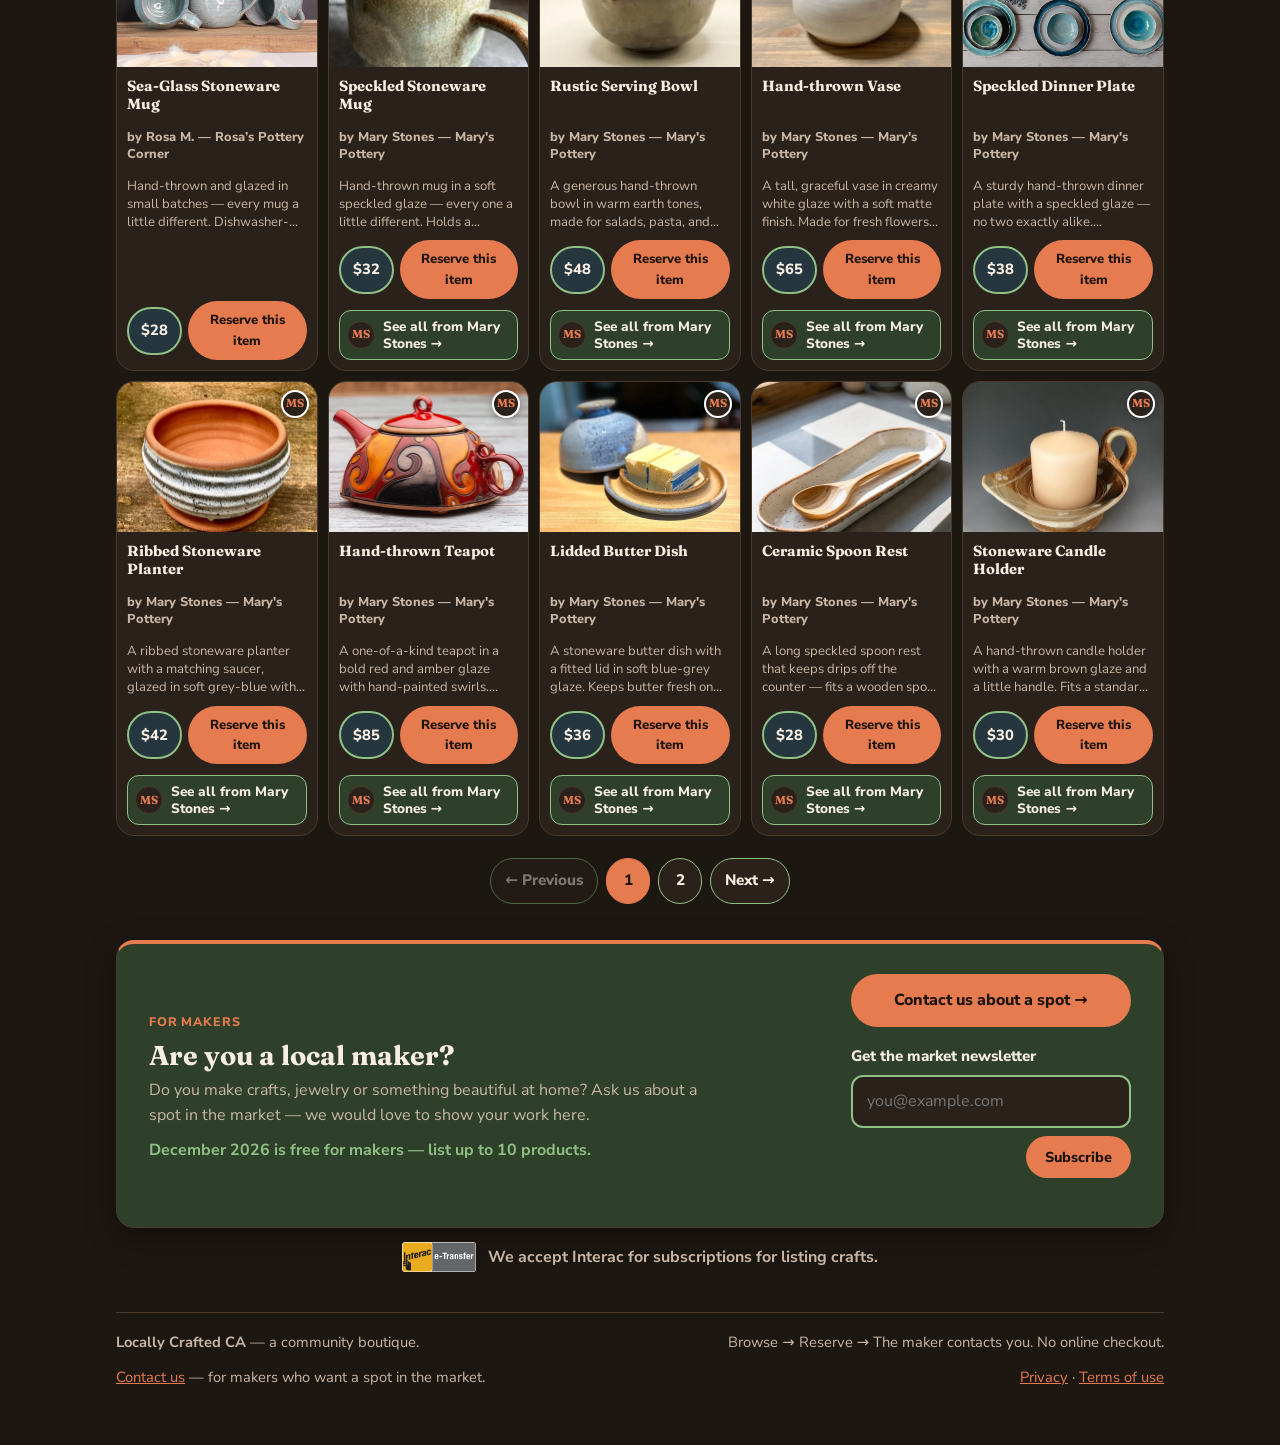
==== commit f61b5add: "Move makers CTA back to bottom of homepage, keep Interac line underneath — index.html" ====
--- a/index.html
+++ b/index.html
@@ -52,6 +52,41 @@
       <div><svg class="note-icon" viewBox="0 0 24 24" fill="none" stroke="currentColor" stroke-width="1.7" stroke-linecap="round" stroke-linejoin="round" aria-hidden="true"><rect x="3" y="5" width="18" height="16" rx="2.5"/><path d="M3 9.5h18M8 3v4M16 3v4"/><path d="M9.5 15.5l2 2 3.5-4"/></svg><h3>Why reserve first?</h3><p>Most pieces are one-of-a-kind or made in tiny batches. Reserving lets the maker confirm it’s still available before you make the trip.</p></div>
     </div>
 
+    <section class="maker-band" aria-label="Are you a maker?">
+      <div>
+        <h2>Are you a maker?</h2>
+        <p>Share one handmade piece with the market.</p>
+      </div>
+      <a class="btn btn-primary" href="/submit-product">Submit a product →</a>
+    </section>
+
+
+    <!-- Spotlight: one featured product -->
+    <!-- Featured maker: Mary Stones -->
+    <article class="spotlight featured-maker" id="featured-maker">
+      <a class="vendor-badge vendor-badge-spot" id="fm-badge" href="/mary-stones" title="See all from Mary" aria-label="See all from Mary — Mary Stones"><span class="vendor-mono" id="fm-badge-mono" aria-hidden="true">MS</span><img id="fm-badge-img" src="logos/mary-stones.png" alt="" loading="lazy" data-remove-on-error /></a>
+      <img id="fm-photo" src="images/mary-vase.webp" alt="Hand-thrown ceramic vase in creamy white glaze by Mary Stones" />
+      <div class="spotlight-body">
+        <span class="tag">Featured maker</span>
+        <h2 id="fm-heading">Mary Stones — Handmade Pottery</h2>
+        <p class="maker" id="fm-maker-line">Mary Stones — Mary’s Pottery</p>
+        <p class="desc" id="fm-desc">Our first featured maker! Mary throws every piece by hand on her wheel — mugs, bowls, vases and more, each one a little different from the last. Browse her whole shop below, or step inside her own page.</p>
+        <a class="btn btn-primary" id="fm-button" href="/mary-stones"><span class="see-all-mono" aria-hidden="true">MS</span>See all from Mary →</a>
+      </div>
+    </article>
+
+    <div class="section-head" id="collection">
+      <div>
+        <h2>More from our makers</h2>
+        <p>Click any item to reserve it — the form is already filled in with that product.</p>
+      </div>
+    </div>
+
+    <div class="grid" id="product-grid"></div>
+
+    <nav class="pagination" id="pagination" aria-label="Product pages" hidden></nav>
+
+
     <section class="makers-cta" aria-label="Are you a local maker?">
       <div class="makers-cta-text">
         <span class="tag">For makers</span>
@@ -74,40 +109,6 @@
     </section>
 
     <p class="makers-pay"><img src="images/interac-etransfer.png" alt="Interac e-Transfer" style="height:30px">We accept Interac for subscriptions for listing crafts.</p>
-
-    <section class="maker-band" aria-label="Are you a maker?">
-      <div>
-        <h2>Are you a maker?</h2>
-        <p>Share one handmade piece with the market.</p>
-      </div>
-      <a class="btn btn-primary" href="/submit-product">Submit a product →</a>
-    </section>
-
-
-    <!-- Spotlight: one featured product -->
-    <!-- Featured maker: Mary Stones -->
-    <article class="spotlight featured-maker" id="featured-maker">
-      <a class="vendor-badge vendor-badge-spot" id="fm-badge" href="/mary-stones" title="See all from Mary" aria-label="See all from Mary — Mary Stones"><span class="vendor-mono" id="fm-badge-mono" aria-hidden="true">MS</span><img id="fm-badge-img" src="logos/mary-stones.png" alt="" loading="lazy" data-remove-on-error /></a>
-      <img id="fm-photo" src="images/mary-vase.webp" alt="Hand-thrown ceramic vase in creamy white glaze by Mary Stones" />
-      <div class="spotlight-body">
-        <span class="tag">Featured maker</span>
-        <h2 id="fm-heading">Mary Stones — Handmade Pottery</h2>
-        <p class="maker" id="fm-maker-line">Mary Stones — Mary’s Pottery</p>
-        <p class="desc" id="fm-desc">Our first featured maker! Mary throws every piece by hand on her wheel — mugs, bowls, vases and more, each one a little different from the last. Browse her whole shop below, or step inside her own page.</p>
-        <a class="btn btn-primary" id="fm-button" href="/mary-stones"><span class="see-all-mono" aria-hidden="true">MS</span>See all from Mary →</a>
-      </div>
-    </article>
-
-    <div class="section-head" id="collection">
-      <div>
-        <h2>More from our makers</h2>
-        <p>Click any item to reserve it — the form is already filled in with that product.</p>
-      </div>
-    </div>
-
-    <div class="grid" id="product-grid"></div>
-
-    <nav class="pagination" id="pagination" aria-label="Product pages" hidden></nav>
 
   </section>
 
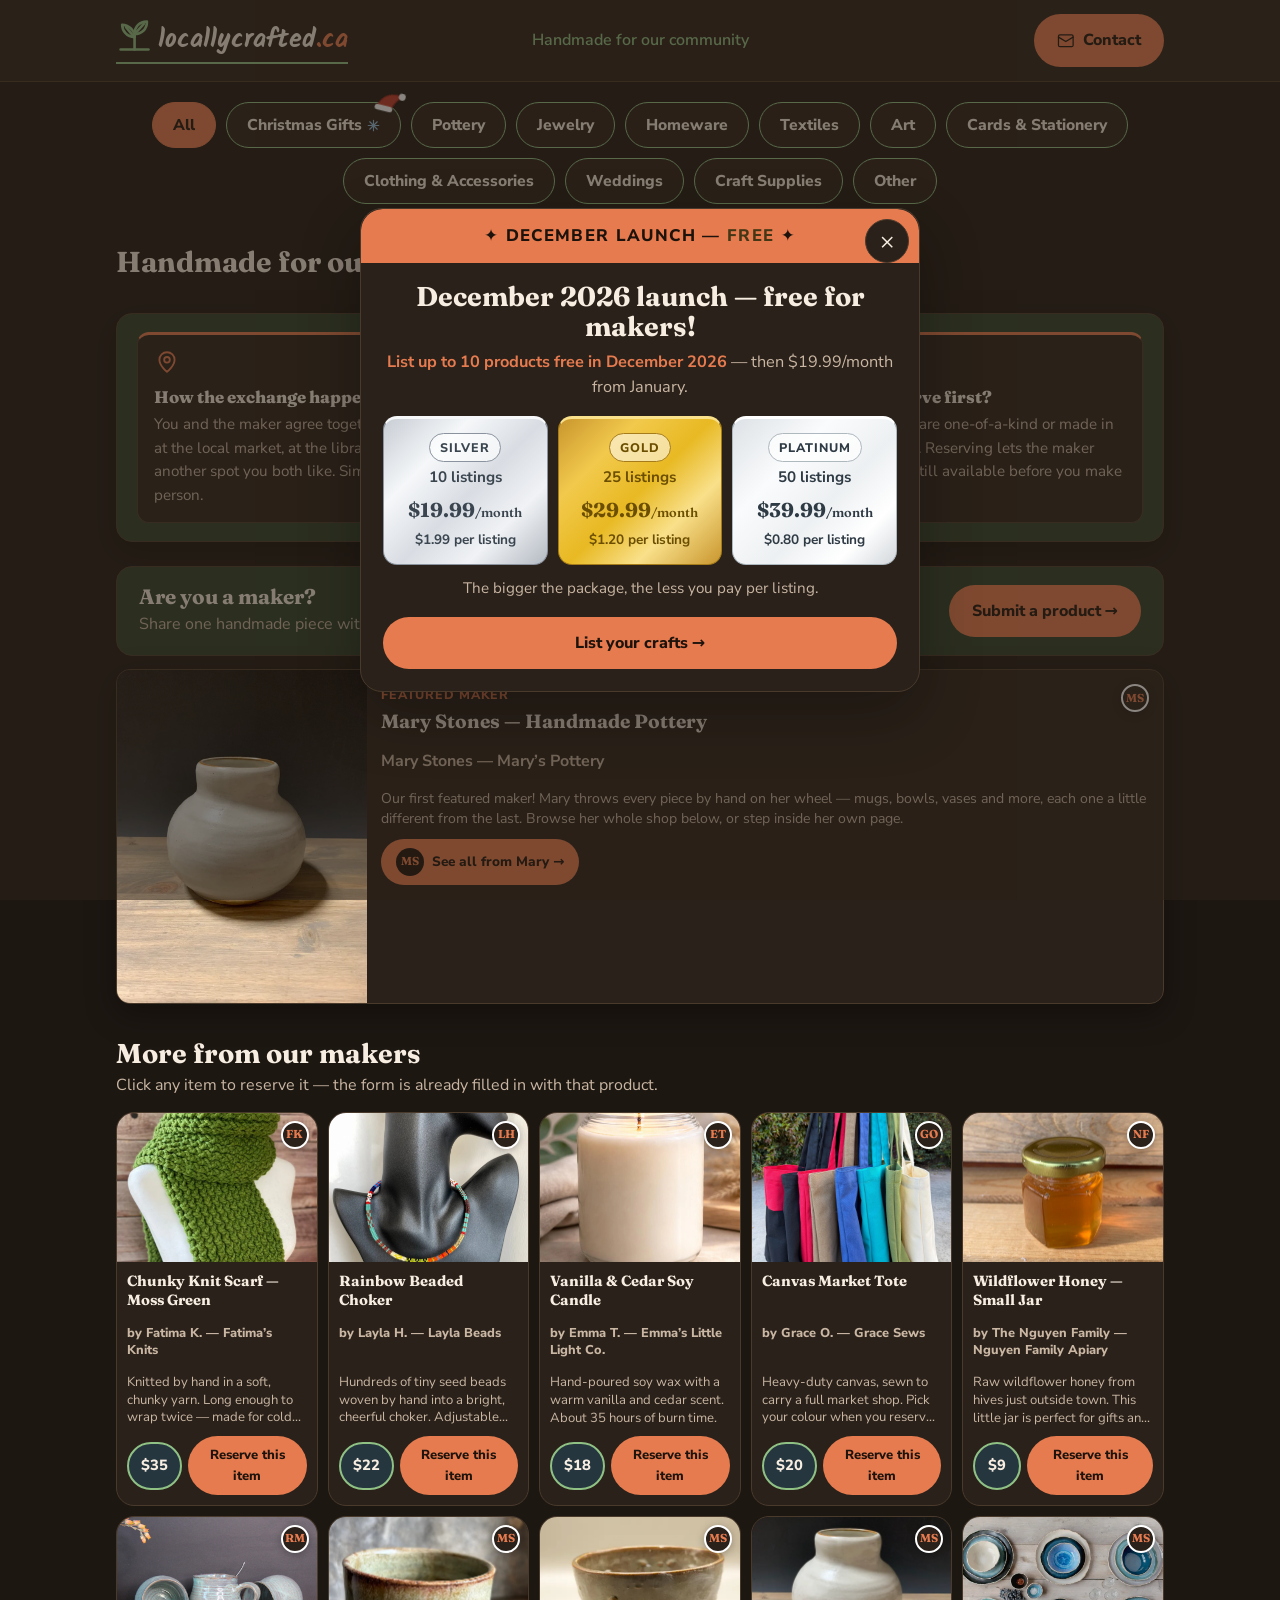
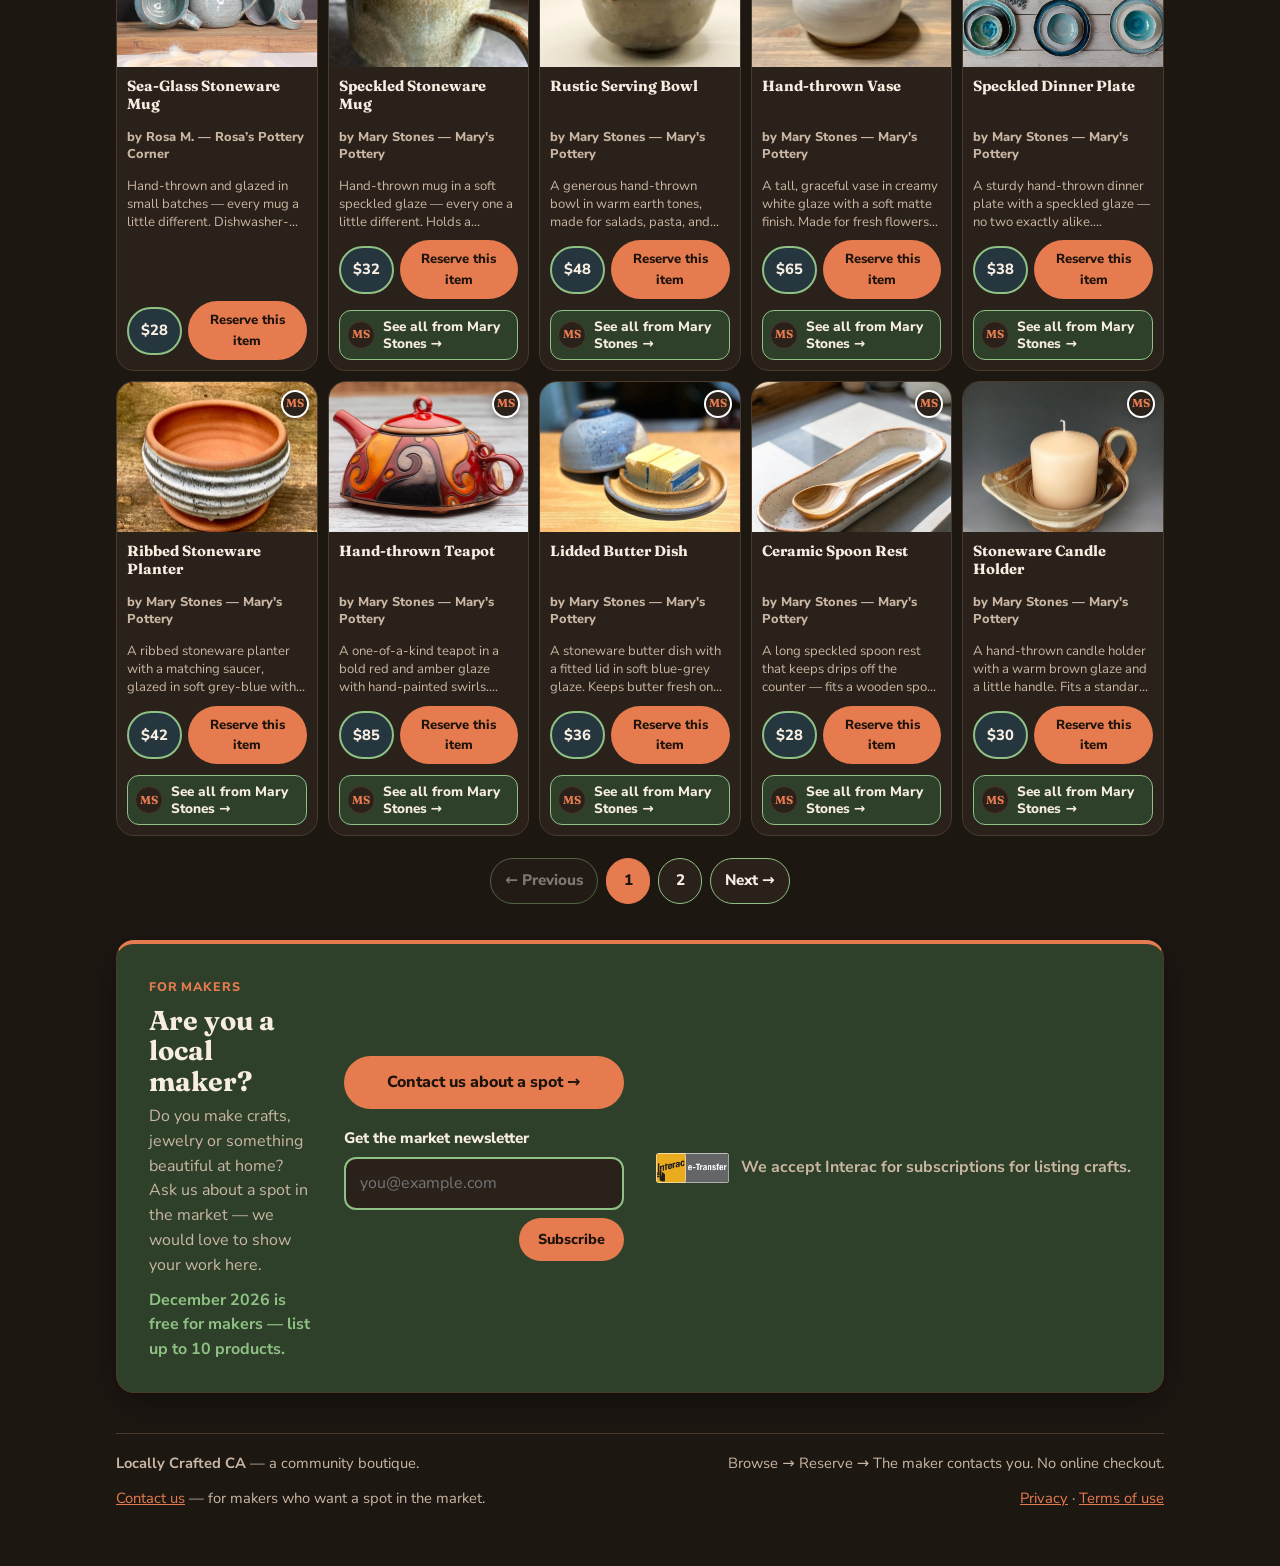
==== commit f410c843: "Interac line inside makers box bottom, close gap under orange line — index.html" ====
--- a/index.html
+++ b/index.html
@@ -106,9 +106,8 @@
           <p class="newsletter-msg" id="newsletter-msg" role="status"></p>
         </form>
       </div>
+      <p class="makers-pay"><img src="images/interac-etransfer.png" alt="Interac e-Transfer" style="height:30px">We accept Interac for subscriptions for listing crafts.</p>
     </section>
-
-    <p class="makers-pay"><img src="images/interac-etransfer.png" alt="Interac e-Transfer" style="height:30px">We accept Interac for subscriptions for listing crafts.</p>
 
   </section>
 
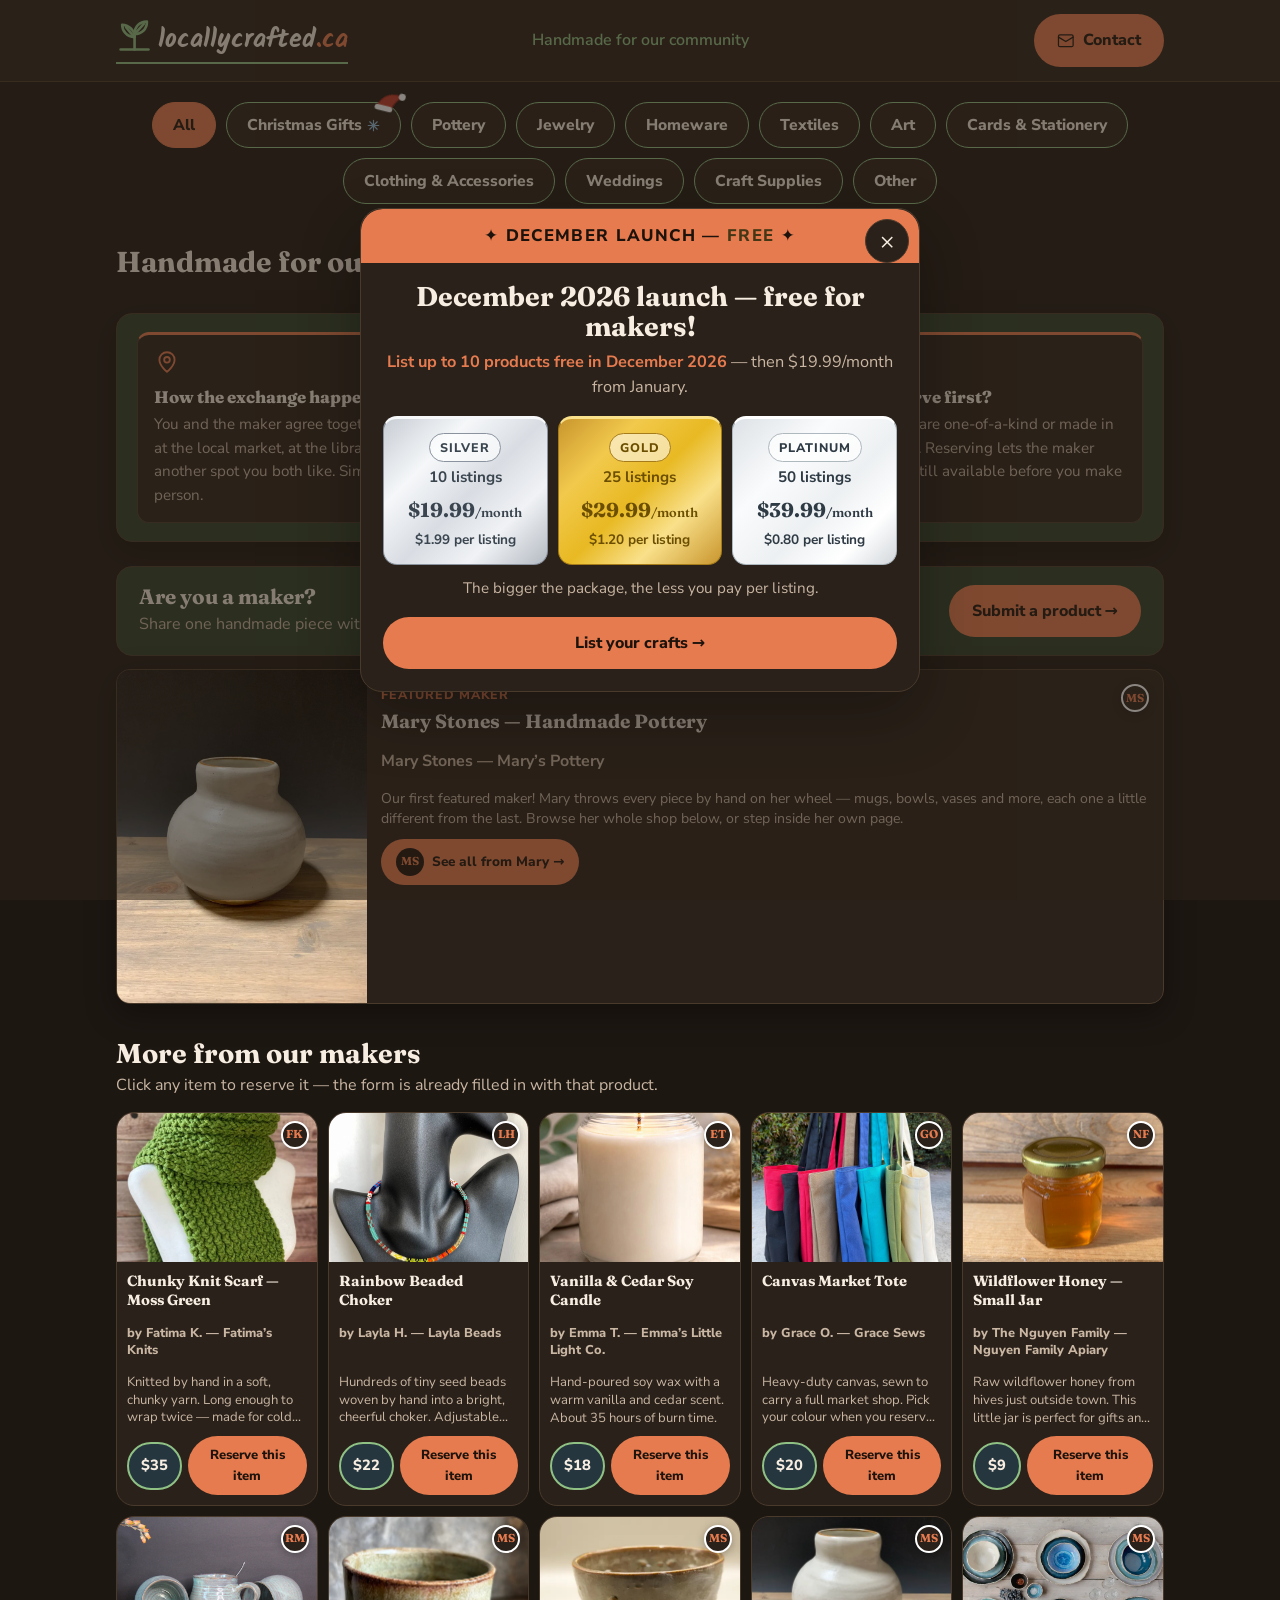
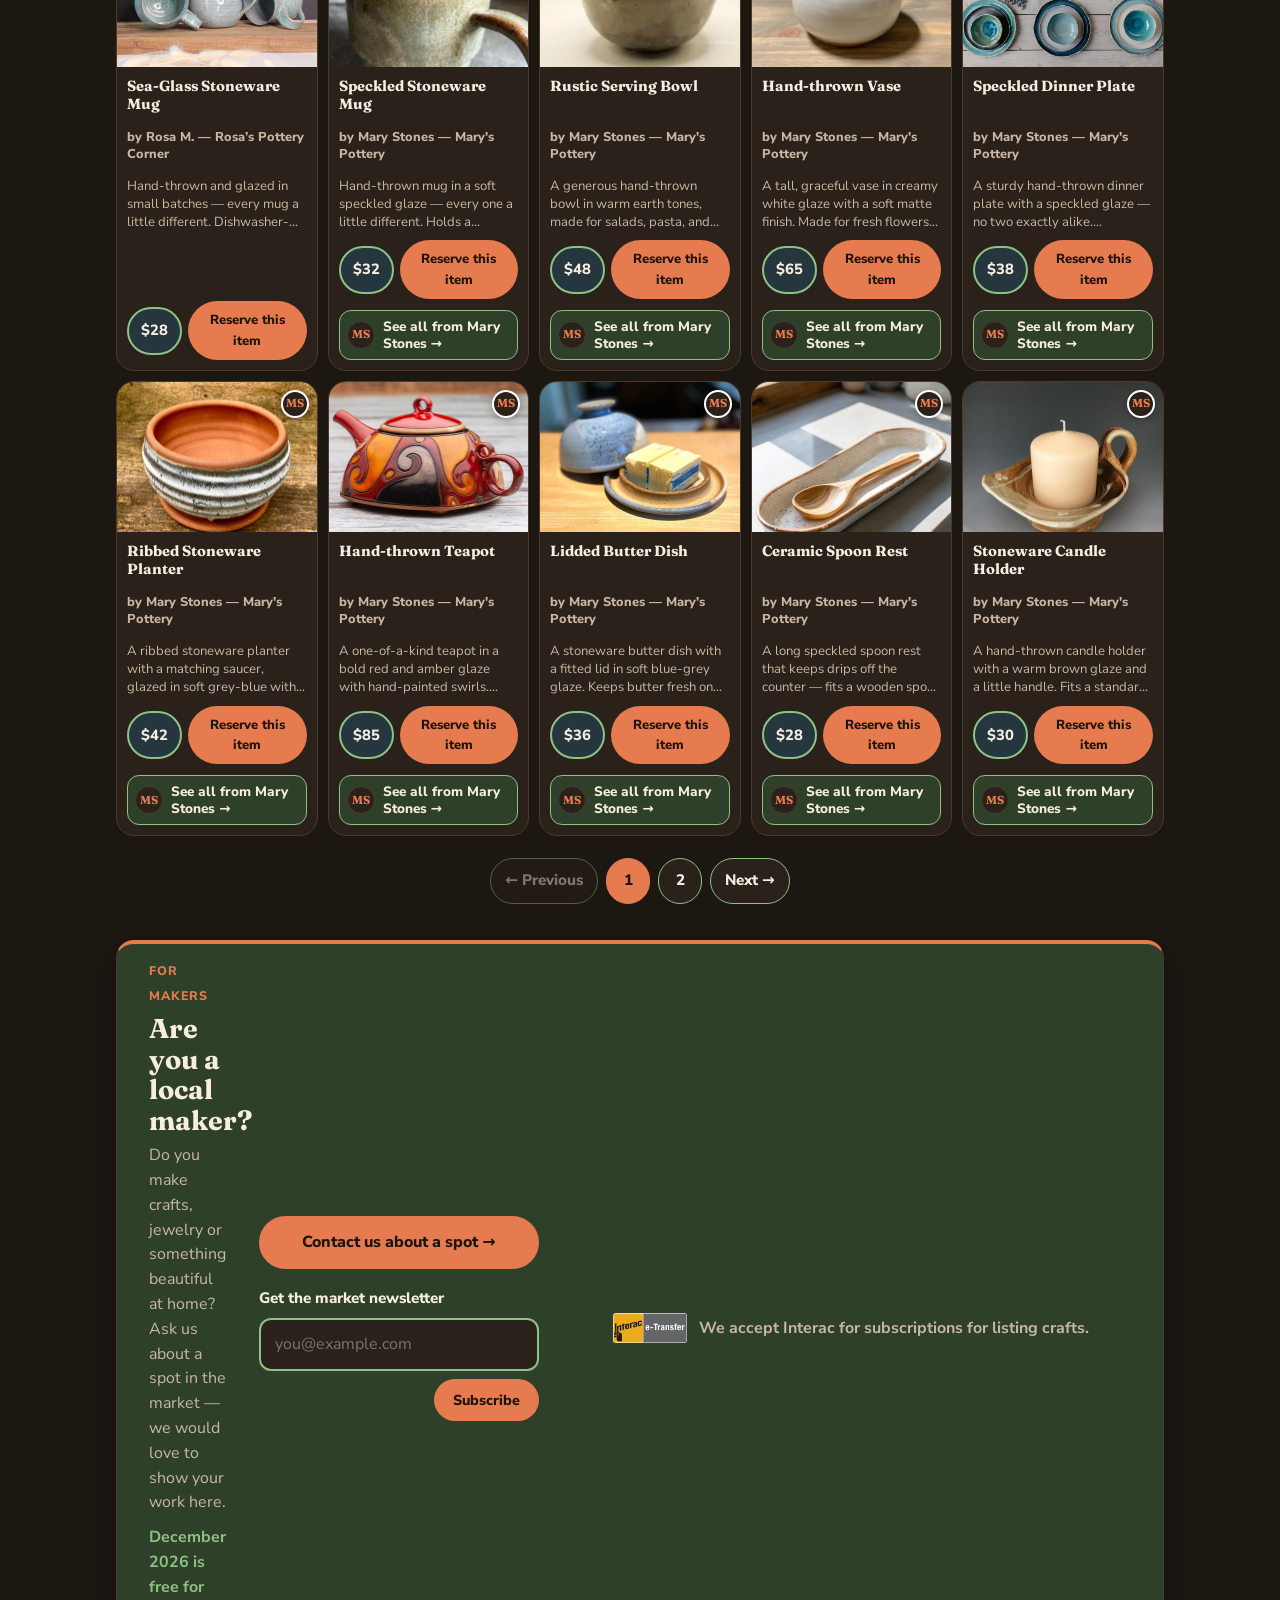
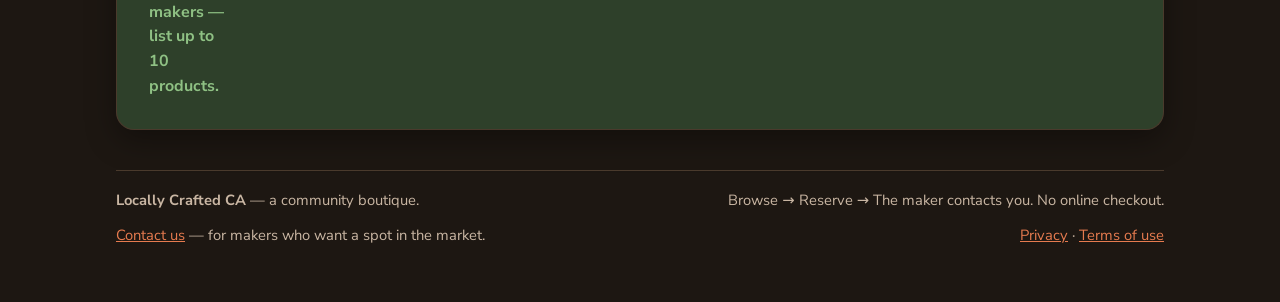
==== commit cf31dfaa: "Add Google Analytics (GA4) to public pages — index.html" ====
--- a/index.html
+++ b/index.html
@@ -12,6 +12,11 @@
 <link rel="preconnect" href="https://fonts.gstatic.com" crossorigin>
 <link href="https://fonts.googleapis.com/css2?family=Fraunces:opsz,wght@9..144,600;9..144,700&family=Nunito+Sans:opsz,wght@6..12,400;6..12,600;6..12,700;6..12,800&family=Kalam:wght@700&display=swap" rel="stylesheet">
 <link rel="stylesheet" href="styles.css" />
+<!-- Google Analytics 4 — property locallycrafted.ca (G-V7WQTL1XP1).
+     Config lives in ga.js (external file, not inline) so the site's
+     Content-Security-Policy stays strict (no 'unsafe-inline'). -->
+<script async src="https://www.googletagmanager.com/gtag/js?id=G-V7WQTL1XP1"></script>
+<script src="/ga.js" defer></script>
 </head>
 <body>
 
--- a/styles.css
+++ b/styles.css
@@ -183,14 +183,14 @@
 .note-strip-top h3{font-weight:800}
 .note-icon{width:26px;height:26px;color:var(--accent);margin-bottom:6px}
 
-.makers-cta{margin-top:36px;background:var(--sage-soft);border:1px solid var(--line);border-top:4px solid var(--accent);border-radius:18px;padding:30px 32px;display:flex;align-items:center;gap:32px;box-shadow:var(--shadow)}
+.makers-cta{margin-top:36px;background:var(--sage-soft);border:1px solid var(--line);border-top:4px solid var(--accent);border-radius:18px;padding:14px 32px 30px;display:flex;flex-wrap:wrap;align-items:center;gap:32px;box-shadow:var(--shadow)}
 .makers-cta-text{flex:1;min-width:0}
 .makers-cta h2{font-size:clamp(1.4rem,3vw,1.7rem);margin:6px 0 8px}
 .makers-cta p{margin:0;color:var(--muted);font-size:1rem;max-width:56ch}
 .makers-cta-note{margin-top:10px !important;font-weight:700;color:var(--sage) !important;font-size:.95rem}
 .makers-cta-actions{display:flex;flex-direction:column;gap:12px;flex:none;width:280px}
 .makers-cta-actions .btn{width:100%}
-.makers-pay{display:flex;align-items:center;justify-content:center;gap:12px;margin:14px 0 0;color:var(--muted);font-size:1rem;font-weight:700;text-align:center}
+.makers-pay{display:flex;align-items:center;justify-content:center;gap:12px;flex:0 0 100%;margin:6px 0 0;color:var(--muted);font-size:1rem;font-weight:700;text-align:center}
 .makers-pay img{flex:none}
 @media (max-width:700px){
   .makers-cta{flex-direction:column;align-items:stretch;gap:20px;padding:24px 20px}
@@ -296,10 +296,14 @@
   .topbar-tagline{font-size:.78rem}
 }
 @media (max-width:520px){
-  .topbar-inner{padding:10px 12px;gap:8px}
-  .brand{font-size:1.2rem}
-  .topbar-tagline{font-size:.72rem}
-  .topnav-link{padding:8px 14px}
+  /* Mobile header (Nov 26, 2026): stack the top bar — logo on its own row,
+     tagline on its own full-width row, Contact on its own row right-aligned.
+     The 3-column grid crushed the tagline between the logo and the Contact
+     button until it clipped behind the button. Desktop layout untouched. */
+  .topbar-inner{display:flex;flex-direction:column;align-items:flex-start;gap:10px;padding:14px 16px 16px}
+  .brand{font-size:1.35rem}
+  .topbar-tagline{font-size:.95rem;text-align:left}
+  .topnav-link{align-self:flex-end;padding:10px 18px}
   .grid{grid-template-columns:repeat(2,1fr);gap:8px}
   .more-grid{grid-template-columns:1fr}
   .hero{padding-top:20px}
